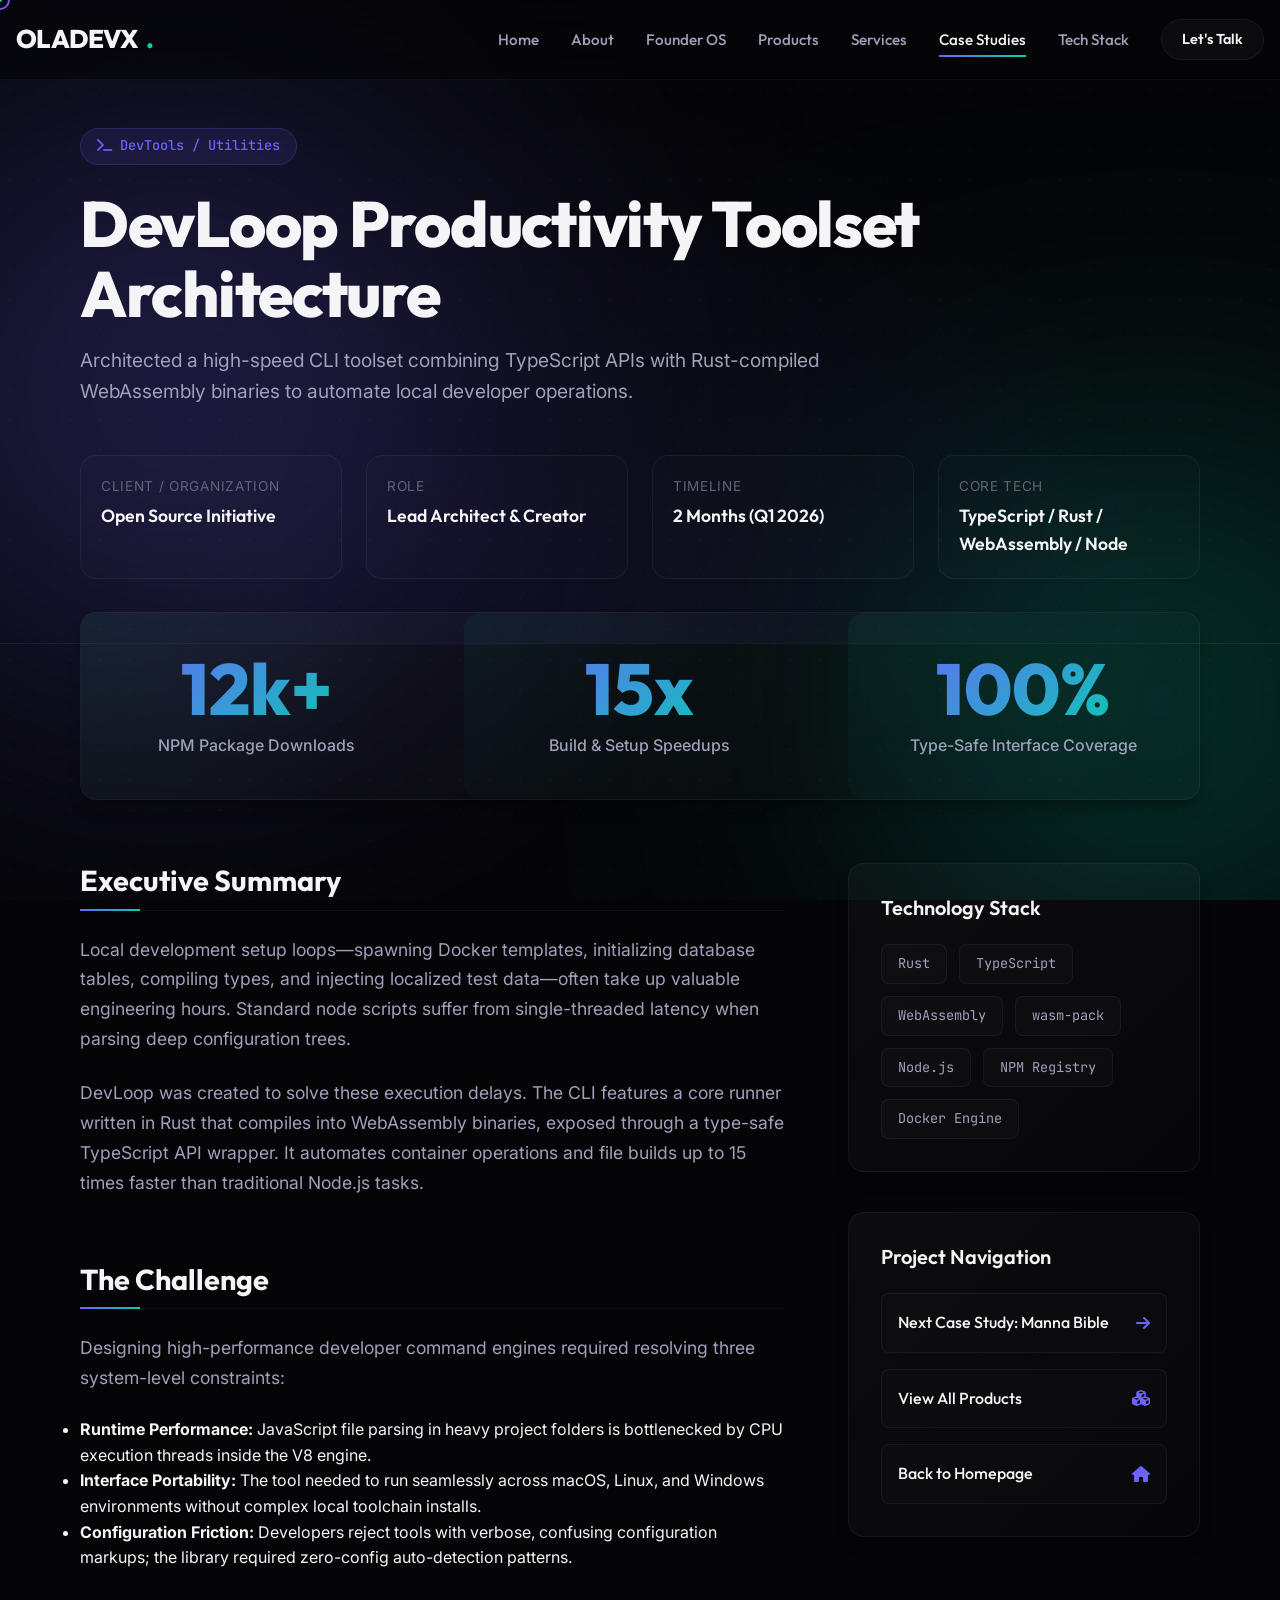
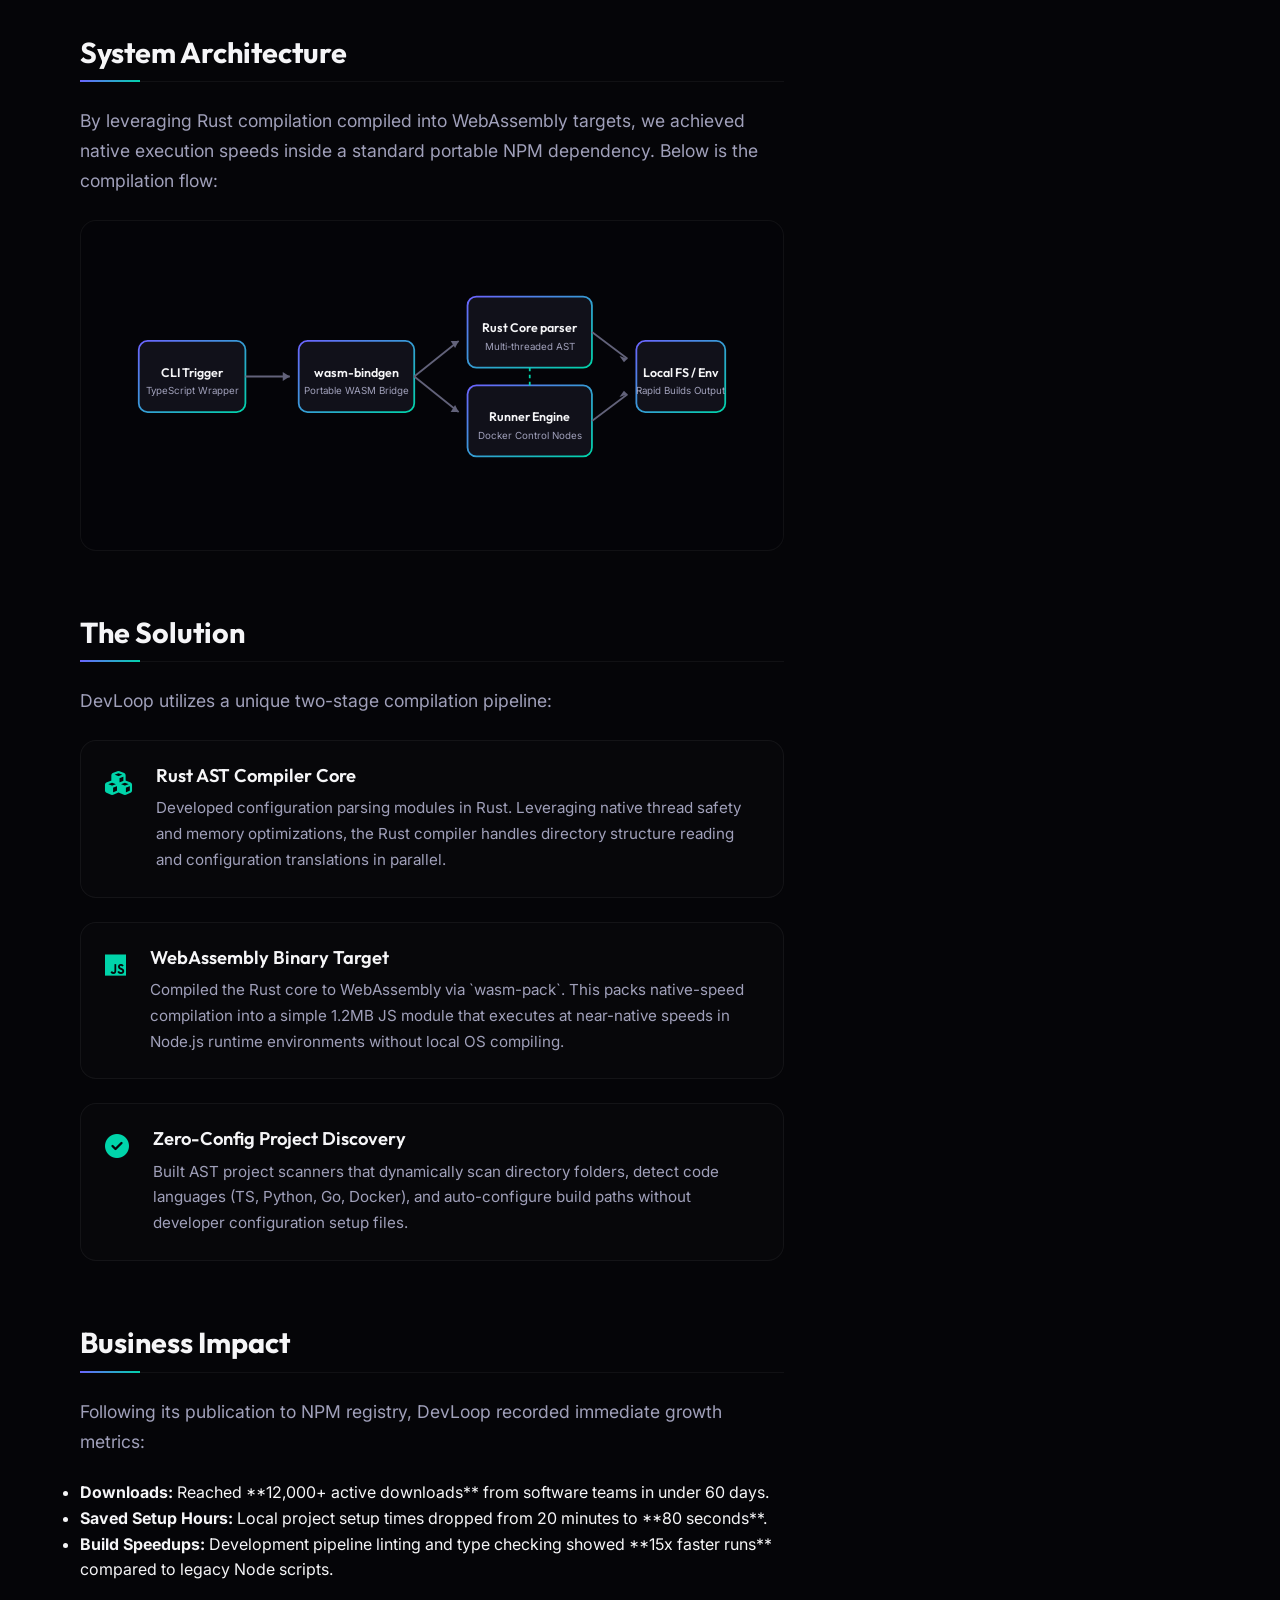
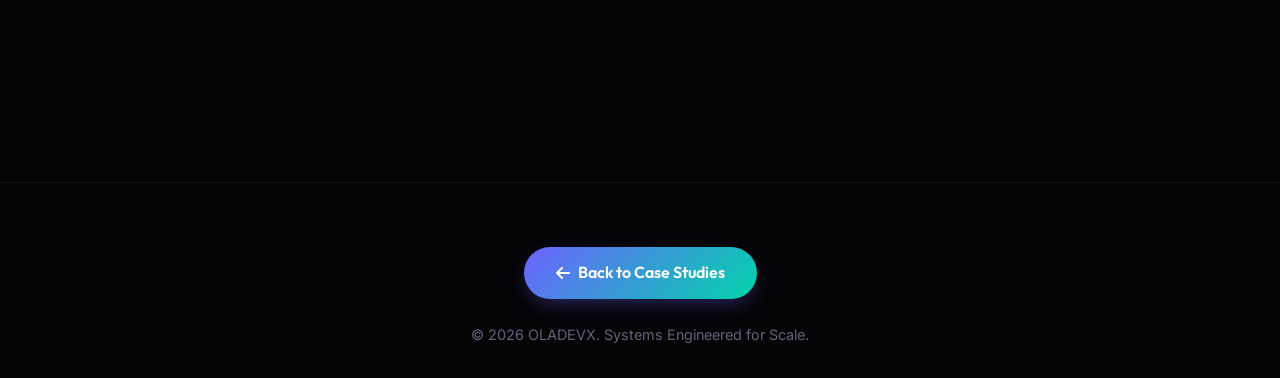
==== case-studies/devloop.html @ 77d65a7c "feat: upgrade project images, rename Manna Bible App, and add secure sandbox modal" ====
<!DOCTYPE html>
<html lang="en">
<head>
  <meta charset="UTF-8">
  <meta name="viewport" content="width=device-width, initial-scale=1.0">
  
  <title>Case Study: DevLoop | OLADEVX</title>
  <meta name="description" content="Detailed software architecture and systems engineering case study for DevLoop productivity CLI by OLADEVX.">
  
  <!-- Favicon -->
  <link rel="icon" type="image/svg+xml" href="data:image/svg+xml,%3Csvg xmlns='http://www.w3.org/2000/svg' viewBox='0 0 100 100'%3E%3Crect width='100' height='100' rx='20' fill='%230b0b11'/%3E%3Cpath d='M30 30h40v10H40v10h30v10H40v10h30v10H30z' fill='url(%23g)'/%3E%3Cdefs%3E%3ClinearGradient id='g' x1='0%25' y1='0%25' x2='100%25' y2='100%25'%3E%3Cstop offset='0%25' stop-color='%236c63ff'/%3E%3Cstop offset='100%25' stop-color='%2300d4aa'/%3E%3C/linearGradient%3E%3C/defs%3E%3C/svg%3E">
  
  <!-- Icons -->
  <link rel="stylesheet" href="https://cdnjs.cloudflare.com/ajax/libs/font-awesome/6.4.0/css/all.min.css">
  
  <!-- CSS Stylesheets -->
  <link rel="stylesheet" href="../css/index.css">
  <link rel="stylesheet" href="../css/sections.css">
  <link rel="stylesheet" href="../css/animations.css">
  <link rel="stylesheet" href="../css/case-study.css">
</head>
<body>

  <!-- Custom Cursor Trail (Desktop only) -->
  <div class="custom-cursor"></div>
  <div class="custom-cursor-dot"></div>

  <!-- Ambient Global Background Graphics -->
  <div class="bg-decorations">
    <div class="bg-dot-grid"></div>
    <div class="bg-orb bg-orb-primary animate-orb-1" style="top: 10%; left: -10%;"></div>
    <div class="bg-orb bg-orb-secondary animate-orb-2" style="top: 50%; right: -10%;"></div>
  </div>

  <!-- Header & Navigation -->
  <header class="header">
    <div class="container nav-container">
      <a href="../index.html#hero" class="logo">
        OLADEVX<span>.</span>
      </a>
      
      <button class="hamburger" aria-label="Toggle navigation menu">
        <span></span>
        <span></span>
        <span></span>
      </button>
      
      <nav>
        <ul class="nav-menu">
          <li><a href="../index.html#hero" class="nav-link">Home</a></li>
          <li><a href="../index.html#about" class="nav-link">About</a></li>
          <li><a href="../index.html#founder-os" class="nav-link">Founder OS</a></li>
          <li><a href="../index.html#products" class="nav-link">Products</a></li>
          <li><a href="../index.html#services" class="nav-link">Services</a></li>
          <li><a href="../index.html#case-studies" class="nav-link active">Case Studies</a></li>
          <li><a href="../index.html#tech" class="nav-link">Tech Stack</a></li>
          <li><a href="../index.html#contact" class="btn btn-secondary btn-sm">Let's Talk</a></li>
        </ul>
      </nav>
    </div>
  </header>

  <!-- Hero Banner -->
  <section class="cs-hero">
    <div class="container">
      <div class="cs-badge"><i class="fas fa-terminal"></i> DevTools / Utilities</div>
      <h1>DevLoop Productivity Toolset Architecture</h1>
      <p class="reveal-on-scroll delay-100" style="max-width: 800px; font-size: 1.2rem; color: var(--text-secondary);">
        Architected a high-speed CLI toolset combining TypeScript APIs with Rust-compiled WebAssembly binaries to automate local developer operations.
      </p>
      
      <div class="cs-meta-grid reveal-on-scroll delay-200">
        <div class="cs-meta-item">
          <span class="cs-meta-label">Client / Organization</span>
          <span class="cs-meta-value">Open Source Initiative</span>
        </div>
        <div class="cs-meta-item">
          <span class="cs-meta-label">Role</span>
          <span class="cs-meta-value">Lead Architect &amp; Creator</span>
        </div>
        <div class="cs-meta-item">
          <span class="cs-meta-label">Timeline</span>
          <span class="cs-meta-value">2 Months (Q1 2026)</span>
        </div>
        <div class="cs-meta-item">
          <span class="cs-meta-label">Core Tech</span>
          <span class="cs-meta-value">TypeScript / Rust / WebAssembly / Node</span>
        </div>
      </div>
    </div>
  </section>

  <!-- Metrics Bar -->
  <div class="container reveal-on-scroll delay-300">
    <div class="glass-panel cs-metrics-bar">
      <div class="cs-metric-card">
        <div class="cs-metric-num">12k+</div>
        <div class="cs-metric-lbl">NPM Package Downloads</div>
      </div>
      <div class="cs-metric-card">
        <div class="cs-metric-num">15x</div>
        <div class="cs-metric-lbl">Build &amp; Setup Speedups</div>
      </div>
      <div class="cs-metric-card">
        <div class="cs-metric-num">100%</div>
        <div class="cs-metric-lbl">Type-Safe Interface Coverage</div>
      </div>
    </div>
  </div>

  <!-- Content Layout -->
  <section class="section" style="padding-top: 0;">
    <div class="container">
      <div class="cs-layout">
        
        <!-- Main Content -->
        <main class="cs-main reveal-on-scroll">
          
          <div class="cs-section">
            <h2>Executive Summary</h2>
            <p>
              Local development setup loops—spawning Docker templates, initializing database tables, compiling types, and injecting localized test data—often take up valuable engineering hours. Standard node scripts suffer from single-threaded latency when parsing deep configuration trees.
            </p>
            <p>
              DevLoop was created to solve these execution delays. The CLI features a core runner written in Rust that compiles into WebAssembly binaries, exposed through a type-safe TypeScript API wrapper. It automates container operations and file builds up to 15 times faster than traditional Node.js tasks.
            </p>
          </div>

          <div class="cs-section">
            <h2>The Challenge</h2>
            <p>
              Designing high-performance developer command engines required resolving three system-level constraints:
            </p>
            <ul>
              <li><strong>Runtime Performance:</strong> JavaScript file parsing in heavy project folders is bottlenecked by CPU execution threads inside the V8 engine.</li>
              <li><strong>Interface Portability:</strong> The tool needed to run seamlessly across macOS, Linux, and Windows environments without complex local toolchain installs.</li>
              <li><strong>Configuration Friction:</strong> Developers reject tools with verbose, confusing configuration markups; the library required zero-config auto-detection patterns.</li>
            </ul>
          </div>

          <div class="cs-section">
            <h2>System Architecture</h2>
            <p>
              By leveraging Rust compilation compiled into WebAssembly targets, we achieved native execution speeds inside a standard portable NPM dependency. Below is the compilation flow:
            </p>
            
            <div class="cs-arch-diagram">
              <svg xmlns="http://www.w3.org/2000/svg" viewBox="0 0 700 280" width="100%">
                <defs>
                  <linearGradient id="primary-grad" x1="0%" y1="0%" x2="100%" y2="100%">
                    <stop offset="0%" stop-color="#6c63ff"/>
                    <stop offset="100%" stop-color="#00d4aa"/>
                  </linearGradient>
                </defs>
                
                <!-- Client/Tenant Node -->
                <rect x="20" y="90" width="120" height="80" rx="10" fill="#11111a" stroke="url(#primary-grad)" stroke-width="2"/>
                <text x="80" y="130" fill="#f5f5f7" font-family="Outfit" font-size="14" font-weight="600" text-anchor="middle">CLI Trigger</text>
                <text x="80" y="150" fill="#a0a0ba" font-family="Inter" font-size="11" text-anchor="middle">TypeScript Wrapper</text>
                
                <!-- Flow Arrow -->
                <path d="M 140 130 L 190 130" stroke="#62627a" stroke-width="2" fill="none"/>
                <polygon points="190,130 182,125 182,135" fill="#62627a"/>
                
                <!-- API Gateway / Edge Node -->
                <rect x="200" y="90" width="130" height="80" rx="10" fill="#11111a" stroke="url(#primary-grad)" stroke-width="2"/>
                <text x="265" y="130" fill="#f5f5f7" font-family="Outfit" font-size="14" font-weight="600" text-anchor="middle">wasm-bindgen</text>
                <text x="265" y="150" fill="#a0a0ba" font-family="Inter" font-size="11" text-anchor="middle">Portable WASM Bridge</text>
                
                <!-- Flow Arrows split -->
                <path d="M 330 130 L 380 90" stroke="#62627a" stroke-width="2" fill="none"/>
                <polygon points="380,90 371,90 376,98" fill="#62627a"/>
                
                <path d="M 330 130 L 380 170" stroke="#62627a" stroke-width="2" fill="none"/>
                <polygon points="380,170 376,162 371,170" fill="#62627a"/>
                
                <!-- Database Node -->
                <rect x="390" y="40" width="140" height="80" rx="10" fill="#11111a" stroke="url(#primary-grad)" stroke-width="2"/>
                <text x="460" y="80" fill="#f5f5f7" font-family="Outfit" font-size="14" font-weight="600" text-anchor="middle">Rust Core parser</text>
                <text x="460" y="100" fill="#a0a0ba" font-family="Inter" font-size="11" text-anchor="middle">Multi-threaded AST</text>
                
                <!-- Billing Engine / Service Node -->
                <rect x="390" y="140" width="140" height="80" rx="10" fill="#11111a" stroke="url(#primary-grad)" stroke-width="2"/>
                <text x="460" y="180" fill="#f5f5f7" font-family="Outfit" font-size="14" font-weight="600" text-anchor="middle">Runner Engine</text>
                <text x="460" y="200" fill="#a0a0ba" font-family="Inter" font-size="11" text-anchor="middle">Docker Control Nodes</text>
                
                <!-- Database flow connection -->
                <path d="M 460 120 L 460 140" stroke="#00d4aa" stroke-dasharray="4" stroke-width="2" fill="none"/>
                
                <!-- Final Flow Arrows -->
                <path d="M 530 80 L 570 110" stroke="#62627a" stroke-width="2" fill="none"/>
                <polygon points="570,110 561,107 566,114" fill="#62627a"/>
                
                <path d="M 530 180 L 570 150" stroke="#62627a" stroke-width="2" fill="none"/>
                <polygon points="570,150 566,146 561,153" fill="#62627a"/>
                
                <!-- Paystack Node -->
                <rect x="580" y="90" width="100" height="80" rx="10" fill="#11111a" stroke="url(#primary-grad)" stroke-width="2"/>
                <text x="630" y="130" fill="#f5f5f7" font-family="Outfit" font-size="14" font-weight="600" text-anchor="middle">Local FS / Env</text>
                <text x="630" y="150" fill="#a0a0ba" font-family="Inter" font-size="11" text-anchor="middle">Rapid Builds Output</text>
              </svg>
            </div>
          </div>

          <div class="cs-section">
            <h2>The Solution</h2>
            <p>
              DevLoop utilizes a unique two-stage compilation pipeline:
            </p>
            
            <div class="cs-feature-list">
              
              <div class="cs-feature-item">
                <div class="cs-feature-icon"><i class="fas fa-cubes"></i></div>
                <div class="cs-feature-content">
                  <h4>Rust AST Compiler Core</h4>
                  <p>Developed configuration parsing modules in Rust. Leveraging native thread safety and memory optimizations, the Rust compiler handles directory structure reading and configuration translations in parallel.</p>
                </div>
              </div>
              
              <div class="cs-feature-item">
                <div class="cs-feature-icon"><i class="fab fa-js"></i></div>
                <div class="cs-feature-content">
                  <h4>WebAssembly Binary Target</h4>
                  <p>Compiled the Rust core to WebAssembly via `wasm-pack`. This packs native-speed compilation into a simple 1.2MB JS module that executes at near-native speeds in Node.js runtime environments without local OS compiling.</p>
                </div>
              </div>
              
              <div class="cs-feature-item">
                <div class="cs-feature-icon"><i class="fas fa-circle-check"></i></div>
                <div class="cs-feature-content">
                  <h4>Zero-Config Project Discovery</h4>
                  <p>Built AST project scanners that dynamically scan directory folders, detect code languages (TS, Python, Go, Docker), and auto-configure build paths without developer configuration setup files.</p>
                </div>
              </div>
              
            </div>
          </div>

          <div class="cs-section">
            <h2>Business Impact</h2>
            <p>
              Following its publication to NPM registry, DevLoop recorded immediate growth metrics:
            </p>
            <ul>
              <li><strong>Downloads:</strong> Reached **12,000+ active downloads** from software teams in under 60 days.</li>
              <li><strong>Saved Setup Hours:</strong> Local project setup times dropped from 20 minutes to **80 seconds**.</li>
              <li><strong>Build Speedups:</strong> Development pipeline linting and type checking showed **15x faster runs** compared to legacy Node scripts.</li>
            </ul>
          </div>
          
        </main>
        
        <!-- Sidebar -->
        <aside class="cs-sidebar reveal-on-scroll delay-200">
          
          <!-- Tech stack widget -->
          <div class="glass-panel cs-widget">
            <h3 class="cs-widget-title">Technology Stack</h3>
            <div class="cs-tech-tags">
              <span class="cs-tech-tag">Rust</span>
              <span class="cs-tech-tag">TypeScript</span>
              <span class="cs-tech-tag">WebAssembly</span>
              <span class="cs-tech-tag">wasm-pack</span>
              <span class="cs-tech-tag">Node.js</span>
              <span class="cs-tech-tag">NPM Registry</span>
              <span class="cs-tech-tag">Docker Engine</span>
            </div>
          </div>
          
          <!-- Navigation widget -->
          <div class="glass-panel cs-widget">
            <h3 class="cs-widget-title">Project Navigation</h3>
            <div class="cs-nav-box">
              <a href="mannabible.html" class="cs-nav-link">
                <span>Next Case Study: Manna Bible</span>
                <i class="fas fa-arrow-right"></i>
              </a>
              <a href="../index.html#products" class="cs-nav-link">
                <span>View All Products</span>
                <i class="fas fa-cubes"></i>
              </a>
              <a href="../index.html#hero" class="cs-nav-link">
                <span>Back to Homepage</span>
                <i class="fas fa-home"></i>
              </a>
            </div>
          </div>
          
        </aside>
        
      </div>
    </div>
  </section>

  <!-- Footer Back Link -->
  <footer class="cs-back-footer">
    <div class="container">
      <a href="../index.html#case-studies" class="btn btn-primary">
        <i class="fas fa-arrow-left"></i> Back to Case Studies
      </a>
      <p style="margin-top: 1.5rem; font-size: 0.9rem; color: var(--text-muted);">
        &copy; 2026 OLADEVX. Systems Engineered for Scale.
      </p>
    </div>
  </footer>

  <!-- Scroll Back-to-Top Button -->
  <button class="scroll-top-btn" aria-label="Scroll back to top">
    <i class="fas fa-arrow-up"></i>
  </button>

  <!-- Scripts -->
  <script src="../js/animations.js"></script>
  <script src="../js/app.js"></script>
</body>
</html>
---- css/index.css ----
/* ==========================================================================
   OLADEVX DESIGN SYSTEM & CORE UTILITIES
   ========================================================================== */

/* Custom Font Imports */
@import url('https://fonts.googleapis.com/css2?family=Inter:wght@300;400;500;600;700&family=Outfit:wght@300;400;500;600;700;800&family=JetBrains+Mono:wght@400;500&display=swap');

:root {
  /* Colors */
  --bg-primary: #050508;
  --bg-secondary: #0b0b11;
  --bg-tertiary: #11111a;
  
  --accent-primary: #6c63ff;
  --accent-primary-rgb: 108, 99, 255;
  --accent-secondary: #00d4aa;
  --accent-secondary-rgb: 0, 212, 170;
  
  --accent-gradient: linear-gradient(135deg, var(--accent-primary) 0%, var(--accent-secondary) 100%);
  --accent-gradient-hover: linear-gradient(135deg, #7d75ff 0%, #17dfb7 100%);
  --glass-gradient: linear-gradient(135deg, rgba(255, 255, 255, 0.03) 0%, rgba(255, 255, 255, 0.01) 100%);
  
  --text-primary: #f5f5f7;
  --text-secondary: #a0a0ba;
  --text-muted: #62627a;
  
  /* Borders & Shadows */
  --border-color: rgba(255, 255, 255, 0.06);
  --border-glow: rgba(108, 99, 255, 0.15);
  --glass-border: 1px solid rgba(255, 255, 255, 0.05);
  --shadow-sm: 0 4px 6px -1px rgba(0, 0, 0, 0.1), 0 2px 4px -1px rgba(0, 0, 0, 0.06);
  --shadow-md: 0 10px 15px -3px rgba(0, 0, 0, 0.3), 0 4px 6px -2px rgba(0, 0, 0, 0.05);
  --shadow-lg: 0 20px 25px -5px rgba(0, 0, 0, 0.5), 0 10px 10px -5px rgba(0, 0, 0, 0.04);
  --glow-shadow: 0 0 30px rgba(108, 99, 255, 0.15);
  
  /* Layout & Spacing */
  --container-width: 1280px;
  --header-height: 80px;
  --radius-sm: 8px;
  --radius-md: 16px;
  --radius-lg: 24px;
  --radius-full: 9999px;
  
  /* Typography */
  --font-sans: 'Inter', -apple-system, BlinkMacSystemFont, "Segoe UI", Roboto, sans-serif;
  --font-display: 'Outfit', var(--font-sans);
  --font-mono: 'JetBrains Mono', monospace;
  
  /* Transitions */
  --transition-fast: 0.2s cubic-bezier(0.25, 0.8, 0.25, 1);
  --transition-normal: 0.3s cubic-bezier(0.25, 0.8, 0.25, 1);
  --transition-slow: 0.5s cubic-bezier(0.25, 0.8, 0.25, 1);
}

/* ==========================================================================
   Resets & Base Styles
   ========================================================================== */
*, *::before, *::after {
  box-sizing: border-box;
  margin: 0;
  padding: 0;
}

html {
  font-size: 16px;
  scroll-behavior: smooth;
  scroll-padding-top: var(--header-height);
  -webkit-font-smoothing: antialiased;
  -moz-osx-font-smoothing: grayscale;
}

body {
  background-color: var(--bg-primary);
  color: var(--text-primary);
  font-family: var(--font-sans);
  line-height: 1.6;
  overflow-x: hidden;
}

/* Custom Scrollbar */
::-webkit-scrollbar {
  width: 10px;
}

::-webkit-scrollbar-track {
  background: var(--bg-primary);
}

::-webkit-scrollbar-thumb {
  background: var(--bg-tertiary);
  border: 2px solid var(--bg-primary);
  border-radius: var(--radius-full);
}

::-webkit-scrollbar-thumb:hover {
  background: var(--accent-primary);
}

/* ==========================================================================
   Typography Rules
   ========================================================================== */
h1, h2, h3, h4, h5, h6 {
  font-family: var(--font-display);
  font-weight: 700;
  line-height: 1.2;
  color: var(--text-primary);
}

h1 { font-size: clamp(2.5rem, 5vw, 4.5rem); }
h2 { font-size: clamp(2rem, 4vw, 3rem); font-weight: 800; }
h3 { font-size: clamp(1.5rem, 3vw, 2rem); }
h4 { font-size: clamp(1.25rem, 2vw, 1.5rem); }

p {
  color: var(--text-secondary);
  font-size: 1.1rem;
}

a {
  color: inherit;
  text-decoration: none;
  transition: var(--transition-fast);
}

/* ==========================================================================
   Reusable UI Elements & Layout Utilities
   ========================================================================== */
.container {
  width: 90%;
  max-width: var(--container-width);
  margin: 0 auto;
  padding: 0 1rem;
}

.section {
  padding: clamp(4rem, 8vw, 8rem) 0;
  position: relative;
}

.text-gradient {
  background: var(--accent-gradient);
  -webkit-background-clip: text;
  -webkit-text-fill-color: transparent;
  background-clip: text;
  display: inline-block;
}

/* Glassmorphism panel */
.glass-panel {
  background: var(--glass-gradient);
  backdrop-filter: blur(20px);
  -webkit-backdrop-filter: blur(20px);
  border: var(--glass-border);
  border-radius: var(--radius-md);
  box-shadow: var(--shadow-md);
}

/* Custom Buttons */
.btn {
  display: inline-flex;
  align-items: center;
  justify-content: center;
  padding: 0.85rem 2rem;
  font-family: var(--font-display);
  font-size: 1rem;
  font-weight: 600;
  border-radius: var(--radius-full);
  cursor: pointer;
  transition: var(--transition-normal);
  border: none;
  outline: none;
  gap: 0.5rem;
}

.btn-primary {
  background: var(--accent-gradient);
  color: #fff;
  box-shadow: 0 8px 20px -6px rgba(108, 99, 255, 0.4);
}

.btn-primary:hover {
  transform: translateY(-2px);
  box-shadow: 0 12px 24px -4px rgba(108, 99, 255, 0.6);
  background: var(--accent-gradient-hover);
}

.btn-secondary {
  background: rgba(255, 255, 255, 0.03);
  color: var(--text-primary);
  border: var(--glass-border);
}

.btn-secondary:hover {
  background: rgba(255, 255, 255, 0.08);
  border-color: rgba(255, 255, 255, 0.2);
  transform: translateY(-2px);
}

.btn-sm {
  padding: 0.5rem 1.25rem;
  font-size: 0.9rem;
}

/* Badge/Tag */
.badge {
  display: inline-flex;
  padding: 0.35rem 1rem;
  border-radius: var(--radius-full);
  background: rgba(108, 99, 255, 0.1);
  color: var(--accent-primary);
  border: 1px solid rgba(108, 99, 255, 0.2);
  font-family: var(--font-mono);
  font-size: 0.85rem;
  font-weight: 500;
  text-transform: uppercase;
  letter-spacing: 0.05em;
  width: max-content;
}

.badge-green {
  background: rgba(0, 212, 170, 0.1);
  color: var(--accent-secondary);
  border-color: rgba(0, 212, 170, 0.2);
}

/* Section Header standard */
.section-header {
  text-align: center;
  max-width: 700px;
  margin: 0 auto clamp(2.5rem, 5vw, 4.5rem);
}

.section-header .badge {
  margin-bottom: 1rem;
}

.section-header h2 {
  margin-bottom: 1rem;
}

.section-header p {
  font-size: 1.2rem;
}

/* Form Inputs */
.form-group {
  margin-bottom: 1.5rem;
  display: flex;
  flex-direction: column;
  gap: 0.5rem;
}

.form-label {
  font-family: var(--font-display);
  font-size: 0.95rem;
  font-weight: 500;
  color: var(--text-primary);
}

.form-input, .form-textarea {
  background: rgba(255, 255, 255, 0.02);
  border: var(--glass-border);
  border-radius: var(--radius-md);
  padding: 1rem;
  color: var(--text-primary);
  font-family: var(--font-sans);
  font-size: 1rem;
  transition: var(--transition-normal);
  width: 100%;
}

.form-input:focus, .form-textarea:focus {
  outline: none;
  background: rgba(255, 255, 255, 0.05);
  border-color: var(--accent-primary);
  box-shadow: 0 0 15px rgba(108, 99, 255, 0.15);
}

/* Background Grids & Orbs */
.bg-decorations {
  position: absolute;
  top: 0;
  left: 0;
  width: 100%;
  height: 100%;
  overflow: hidden;
  z-index: 0;
  pointer-events: none;
}

.bg-dot-grid {
  position: absolute;
  top: 0;
  left: 0;
  width: 100%;
  height: 100%;
  background-image: 
    radial-gradient(rgba(108, 99, 255, 0.06) 1px, transparent 1px),
    linear-gradient(rgba(255, 255, 255, 0.003) 1px, transparent 1px),
    linear-gradient(90deg, rgba(255, 255, 255, 0.003) 1px, transparent 1px);
  background-size: 30px 30px, 90px 90px, 90px 90px;
  background-position: center;
  z-index: 1;
}

.bg-orb {
  position: absolute;
  border-radius: 50%;
  filter: blur(140px);
  opacity: 0.25;
  z-index: 2;
  mix-blend-mode: screen;
}

.bg-orb-primary {
  background: var(--accent-primary);
  width: min(600px, 80vw);
  height: min(600px, 80vw);
}

.bg-orb-secondary {
  background: var(--accent-secondary);
  width: min(500px, 70vw);
  height: min(500px, 70vw);
}

/* Grid helper */
.grid-2 {
  display: grid;
  grid-template-columns: 1fr;
  gap: 2rem;
}

.grid-3 {
  display: grid;
  grid-template-columns: 1fr;
  gap: 2rem;
}

@media (min-width: 768px) {
  .grid-2 {
    grid-template-columns: repeat(2, 1fr);
  }
  .grid-3 {
    grid-template-columns: repeat(2, 1fr);
  }
}

@media (min-width: 1024px) {
  .grid-3 {
    grid-template-columns: repeat(3, 1fr);
  }
}
---- css/sections.css ----
/* ==========================================================================
   OLADEVX SECTION-SPECIFIC STYLES
   ========================================================================== */

/* ==========================================================================
   1. Navigation & Header
   ========================================================================== */
.header {
  position: fixed;
  top: 0;
  left: 0;
  width: 100%;
  height: var(--header-height);
  z-index: 1000;
  display: flex;
  align-items: center;
  border-bottom: 1px solid rgba(255, 255, 255, 0.04);
  background: rgba(5, 5, 8, 0.65);
  backdrop-filter: blur(20px);
  -webkit-backdrop-filter: blur(20px);
  transition: var(--transition-normal);
}

.header.scrolled {
  background: rgba(5, 5, 8, 0.85);
  height: 70px;
  box-shadow: var(--shadow-md);
}

.nav-container {
  display: flex;
  justify-content: space-between;
  align-items: center;
  width: 100%;
}

.logo {
  font-family: var(--font-display);
  font-weight: 800;
  font-size: 1.6rem;
  letter-spacing: -0.02em;
  display: flex;
  align-items: center;
  gap: 0.5rem;
}

.logo span {
  color: var(--accent-secondary);
}

.nav-menu {
  display: flex;
  list-style: none;
  gap: 2rem;
  align-items: center;
}

.nav-link {
  font-family: var(--font-display);
  font-size: 0.95rem;
  font-weight: 500;
  color: var(--text-secondary);
  position: relative;
  padding: 0.5rem 0;
}

.nav-link:hover, .nav-link.active {
  color: var(--text-primary);
}

.nav-link::after {
  content: '';
  position: absolute;
  bottom: 0;
  left: 0;
  width: 0;
  height: 2px;
  background: var(--accent-gradient);
  transition: var(--transition-normal);
}

.nav-link:hover::after, .nav-link.active::after {
  width: 100%;
}

/* Mobile Hamburger Menu */
.hamburger {
  display: none;
  cursor: pointer;
  background: none;
  border: none;
  z-index: 1001;
  padding: 0.5rem;
}

.hamburger span {
  display: block;
  width: 25px;
  height: 2px;
  background-color: var(--text-primary);
  margin: 5px 0;
  transition: var(--transition-normal);
}

@media (max-width: 992px) {
  .hamburger {
    display: block;
  }
  
  .nav-menu {
    position: fixed;
    top: 0;
    right: -100%;
    width: 300px;
    height: 100vh;
    background: var(--bg-secondary);
    border-left: var(--glass-border);
    flex-direction: column;
    justify-content: center;
    align-items: flex-start;
    padding: 3rem;
    gap: 2.5rem;
    transition: var(--transition-slow);
    z-index: 1000;
    box-shadow: var(--shadow-lg);
  }
  
  .nav-menu.open {
    right: 0;
  }
  
  .hamburger.active span:nth-child(1) {
    transform: rotate(45deg) translate(5px, 5px);
  }
  
  .hamburger.active span:nth-child(2) {
    opacity: 0;
  }
  
  .hamburger.active span:nth-child(3) {
    transform: rotate(-45deg) translate(7px, -7px);
  }
}

/* ==========================================================================
   2. Hero Section
   ========================================================================== */
.hero {
  min-height: 100vh;
  display: flex;
  align-items: center;
  justify-content: center;
  padding-top: calc(var(--header-height) + 2rem);
  overflow: hidden;
}

.hero-content {
  text-align: center;
  max-width: 900px;
  position: relative;
  z-index: 10;
}

.hero-tags {
  display: flex;
  justify-content: center;
  gap: 1.5rem;
  margin-bottom: 2rem;
  flex-wrap: wrap;
}

.hero-tag {
  font-family: var(--font-mono);
  font-size: 0.9rem;
  color: var(--text-muted);
  display: flex;
  align-items: center;
  gap: 0.5rem;
}

.hero-tag::before {
  content: '⚡';
  color: var(--accent-secondary);
}

.hero h1 {
  margin-bottom: 1.5rem;
  letter-spacing: -0.03em;
  font-weight: 800;
}

.hero p {
  font-size: clamp(1.1rem, 2vw, 1.4rem);
  max-width: 800px;
  margin: 0 auto 3rem;
  line-height: 1.6;
}

.hero-ctas {
  display: flex;
  justify-content: center;
  gap: 1.5rem;
  flex-wrap: wrap;
}

/* ==========================================================================
   3. Founder Snapshot (About)
   ========================================================================== */
.snapshot-grid {
  align-items: center;
  gap: 4rem;
}

.snapshot-visual {
  position: relative;
  display: flex;
  justify-content: center;
}

.snapshot-img-container {
  width: 100%;
  max-width: 400px;
  aspect-ratio: 1;
  border-radius: var(--radius-lg);
  overflow: hidden;
  border: var(--glass-border);
  box-shadow: var(--shadow-lg);
  position: relative;
}

.snapshot-img {
  width: 100%;
  height: 100%;
  object-fit: cover;
  transition: var(--transition-slow);
}

.snapshot-img-container:hover .snapshot-img {
  transform: scale(1.05);
}

.snapshot-img-decor {
  position: absolute;
  width: 100%;
  height: 100%;
  border: 2px solid var(--accent-primary);
  border-radius: var(--radius-lg);
  top: 15px;
  left: 15px;
  z-index: -1;
  opacity: 0.5;
  transition: var(--transition-normal);
}

.snapshot-img-container:hover ~ .snapshot-img-decor {
  top: 25px;
  left: 25px;
  opacity: 0.8;
  border-color: var(--accent-secondary);
}

.snapshot-bio {
  display: flex;
  flex-direction: column;
  gap: 1.5rem;
}

.snapshot-stats {
  display: grid;
  grid-template-columns: repeat(2, 1fr);
  gap: 1.5rem;
  margin-top: 1.5rem;
}

.stat-card {
  padding: 1.5rem;
  text-align: left;
}

.stat-number {
  font-size: 2.5rem;
  font-weight: 800;
  font-family: var(--font-display);
  background: var(--accent-gradient);
  -webkit-background-clip: text;
  -webkit-text-fill-color: transparent;
}

.stat-label {
  font-size: 0.95rem;
  color: var(--text-secondary);
}

.philosophy-card {
  margin-top: 2rem;
  padding: 2rem;
  border-left: 4px solid var(--accent-secondary);
}

.philosophy-card blockquote {
  font-family: var(--font-display);
  font-size: 1.25rem;
  font-style: italic;
  font-weight: 500;
  color: var(--text-primary);
  margin-bottom: 0.5rem;
}

/* ==========================================================================
   4. Founder OS (Timeline/Ventures map)
   ========================================================================== */
.os-container {
  display: grid;
  grid-template-columns: 1fr;
  gap: 3rem;
  margin-top: 2rem;
}

@media (min-width: 992px) {
  .os-container {
    grid-template-columns: 1.2fr 0.8fr;
  }
}

.os-ventures-grid {
  display: grid;
  grid-template-columns: 1fr;
  gap: 1.5rem;
}

@media (min-width: 600px) {
  .os-ventures-grid {
    grid-template-columns: repeat(2, 1fr);
  }
}

.os-header-block {
  margin-bottom: 2rem;
}

.os-header-block h3 {
  display: flex;
  align-items: center;
  gap: 0.75rem;
  font-size: 1.5rem;
  margin-bottom: 0.5rem;
}

.os-card, .service-card, .tech-card, .blog-card, .product-card {
  position: relative;
  overflow: hidden;
}

.os-card::before, .service-card::before, .tech-card::before, .blog-card::before, .product-card::before {
  content: '';
  position: absolute;
  top: 0;
  left: 0;
  width: 100%;
  height: 100%;
  background: radial-gradient(800px circle at var(--x, 0px) var(--y, 0px), rgba(108, 99, 255, 0.08), transparent 40%);
  z-index: 1;
  pointer-events: none;
  opacity: 0;
  transition: opacity 0.4s;
}

.os-card:hover::before, .service-card:hover::before, .tech-card:hover::before, .blog-card:hover::before, .product-card:hover::before {
  opacity: 1;
}

.os-card {
  padding: 2rem;
  transition: var(--transition-normal);
}

.os-card:hover {
  transform: translateY(-5px);
  border-color: rgba(108, 99, 255, 0.2);
  box-shadow: 0 10px 30px -10px rgba(108, 99, 255, 0.15);
}

.os-status-indicator {
  position: absolute;
  top: 1.5rem;
  right: 1.5rem;
  width: 8px;
  height: 8px;
  border-radius: 50%;
}

.indicator-current {
  background-color: var(--accent-secondary);
}

.indicator-future {
  background-color: #fbbf24; /* Amber */
}

.os-card-title {
  font-size: 1.35rem;
  font-weight: 700;
  margin-bottom: 0.5rem;
  display: flex;
  align-items: center;
  gap: 0.5rem;
}

.os-card-title span {
  font-size: 0.9rem;
  font-weight: 500;
  padding: 0.15rem 0.5rem;
  border-radius: var(--radius-sm);
  font-family: var(--font-mono);
}

.os-tag-current {
  background: rgba(0, 212, 170, 0.1);
  color: var(--accent-secondary);
}

.os-tag-future {
  background: rgba(251, 191, 36, 0.1);
  color: #fbbf24;
}

.os-card-desc {
  font-size: 0.95rem;
  color: var(--text-secondary);
  margin-bottom: 1.5rem;
}

.os-card-footer {
  display: flex;
  justify-content: space-between;
  align-items: center;
  border-top: 1px solid rgba(255, 255, 255, 0.03);
  padding-top: 1rem;
}

.os-card-role {
  font-family: var(--font-mono);
  font-size: 0.8rem;
  color: var(--text-muted);
}

.os-card-link {
  font-size: 0.9rem;
  font-weight: 600;
  color: var(--accent-primary);
  display: flex;
  align-items: center;
  gap: 0.25rem;
}

.os-card-link:hover {
  color: var(--accent-secondary);
}

/* Founder OS Sidebar map */
.os-sidebar {
  padding: 2rem;
  display: flex;
  flex-direction: column;
  gap: 2rem;
}

.os-sidebar-title {
  font-size: 1.3rem;
  margin-bottom: 1rem;
}

.os-map-list {
  display: flex;
  flex-direction: column;
  gap: 1.25rem;
  position: relative;
}

.os-map-list::before {
  content: '';
  position: absolute;
  left: 9px;
  top: 10px;
  bottom: 10px;
  width: 2px;
  background: rgba(255, 255, 255, 0.05);
}

.os-map-item {
  display: flex;
  gap: 1.25rem;
  position: relative;
}

.os-map-dot {
  width: 20px;
  height: 20px;
  border-radius: 50%;
  background: var(--bg-tertiary);
  border: 4px solid var(--bg-secondary);
  z-index: 2;
  flex-shrink: 0;
  display: flex;
  align-items: center;
  justify-content: center;
}

.os-map-dot.active {
  border-color: var(--accent-primary);
  background: var(--accent-secondary);
}

.os-map-content {
  display: flex;
  flex-direction: column;
}

.os-map-name {
  font-family: var(--font-display);
  font-weight: 600;
  font-size: 1.05rem;
  color: var(--text-primary);
}

.os-map-status {
  font-size: 0.85rem;
  color: var(--text-muted);
}

/* ==========================================================================
   5. Featured Products / Ecosystem
   ========================================================================== */
.ecosystem-container {
  position: relative;
}

.product-filters {
  display: flex;
  justify-content: center;
  align-items: center;
  gap: 1rem;
  margin-bottom: 3rem;
  flex-wrap: wrap;
}

.filter-btn {
  padding: 0.6rem 1.5rem;
  font-family: var(--font-display);
  font-size: 0.95rem;
  font-weight: 500;
  color: var(--text-secondary);
  background: rgba(255, 255, 255, 0.02);
  border: var(--glass-border);
  border-radius: var(--radius-full);
  cursor: pointer;
  transition: var(--transition-normal);
  outline: none;
}

.filter-btn:hover {
  background: rgba(255, 255, 255, 0.06);
  color: var(--text-primary);
  border-color: rgba(255, 255, 255, 0.15);
}

.filter-btn.active {
  background: var(--accent-gradient);
  color: #fff;
  border-color: transparent;
  box-shadow: 0 4px 15px -4px rgba(108, 99, 255, 0.4);
}

.product-card.hidden {
  display: none !important;
}

.product-carousel {
  display: grid;
  grid-template-columns: 1fr;
  gap: 2rem;
}

@media (min-width: 768px) {
  .product-carousel {
    grid-template-columns: repeat(2, 1fr);
  }
}

@media (min-width: 1200px) {
  .product-carousel {
    grid-template-columns: repeat(3, 1fr);
  }
}

.product-card {
  overflow: hidden;
  transition: var(--transition-normal);
  display: flex;
  flex-direction: column;
  height: 100%;
}

.product-card:hover {
  transform: translateY(-8px);
  border-color: rgba(0, 212, 170, 0.2);
  box-shadow: 0 15px 35px -10px rgba(0, 212, 170, 0.15);
}

.product-media {
  width: 100%;
  aspect-ratio: 16/9;
  background: var(--bg-tertiary);
  position: relative;
  overflow: hidden;
  border-bottom: var(--glass-border);
}

.product-img {
  width: 100%;
  height: 100%;
  object-fit: cover;
  transition: var(--transition-slow);
}

.product-card:hover .product-img {
  transform: scale(1.05);
}

.product-media-overlay {
  position: absolute;
  top: 0;
  left: 0;
  width: 100%;
  height: 100%;
  background: rgba(5, 5, 8, 0.4);
  opacity: 0;
  display: flex;
  align-items: center;
  justify-content: center;
  transition: var(--transition-normal);
}

.product-card:hover .product-media-overlay {
  opacity: 1;
}

.product-body {
  padding: 2rem;
  display: flex;
  flex-direction: column;
  flex-grow: 1;
}

.product-title {
  font-size: 1.4rem;
  margin-bottom: 0.5rem;
}

.product-desc {
  font-size: 0.95rem;
  color: var(--text-secondary);
  margin-bottom: 1.5rem;
  flex-grow: 1;
}

.product-tags {
  display: flex;
  gap: 0.5rem;
  flex-wrap: wrap;
  margin-bottom: 1.5rem;
}

.product-tag {
  font-family: var(--font-mono);
  font-size: 0.75rem;
  padding: 0.2rem 0.6rem;
  border-radius: var(--radius-sm);
  background: rgba(255, 255, 255, 0.03);
  border: var(--glass-border);
  color: var(--text-secondary);
}

.product-footer {
  display: flex;
  justify-content: space-between;
  align-items: center;
  border-top: 1px solid rgba(255, 255, 255, 0.03);
  padding-top: 1rem;
}

/* ==========================================================================
   6. Services
   ========================================================================== */
.service-card {
  padding: 2.5rem;
  transition: var(--transition-normal);
  height: 100%;
  display: flex;
  flex-direction: column;
}

.service-card:hover {
  transform: translateY(-5px);
  border-color: rgba(108, 99, 255, 0.2);
  box-shadow: 0 10px 30px -10px rgba(108, 99, 255, 0.15);
}

.service-icon-box {
  width: 60px;
  height: 60px;
  border-radius: var(--radius-md);
  background: rgba(108, 99, 255, 0.05);
  border: 1px solid rgba(108, 99, 255, 0.15);
  display: flex;
  align-items: center;
  justify-content: center;
  margin-bottom: 1.5rem;
  color: var(--accent-primary);
  font-size: 1.8rem;
  transition: var(--transition-normal);
}

.service-card:hover .service-icon-box {
  background: var(--accent-gradient);
  color: #fff;
  border-color: transparent;
  transform: scale(1.05);
  box-shadow: 0 8px 15px -4px rgba(108, 99, 255, 0.4);
}

.service-title {
  font-size: 1.35rem;
  margin-bottom: 0.75rem;
}

.service-desc {
  font-size: 0.95rem;
  color: var(--text-secondary);
}

/* ==========================================================================
   7. Case Studies
   ========================================================================== */
.case-studies-container {
  display: flex;
  flex-direction: column;
  gap: 1.5rem;
  max-width: 900px;
  margin: 0 auto;
}

.case-accordion {
  border: var(--glass-border);
  border-radius: var(--radius-md);
  background: var(--glass-gradient);
  overflow: hidden;
  transition: var(--transition-normal);
}

.case-header {
  padding: 2rem;
  display: flex;
  justify-content: space-between;
  align-items: center;
  cursor: pointer;
  background: none;
  border: none;
  width: 100%;
  text-align: left;
  gap: 1rem;
}

.case-header-left {
  display: flex;
  flex-direction: column;
  gap: 0.5rem;
}

.case-title {
  font-size: 1.35rem;
  font-weight: 700;
  color: var(--text-primary);
}

.case-meta {
  display: flex;
  gap: 1.5rem;
  align-items: center;
}

.case-meta-item {
  font-family: var(--font-mono);
  font-size: 0.8rem;
  color: var(--text-muted);
}

.case-header-icon {
  width: 40px;
  height: 40px;
  border-radius: 50%;
  border: var(--glass-border);
  display: flex;
  align-items: center;
  justify-content: center;
  background: rgba(255, 255, 255, 0.02);
  color: var(--text-secondary);
  transition: var(--transition-normal);
  flex-shrink: 0;
}

.case-accordion:hover {
  border-color: rgba(255, 255, 255, 0.15);
}

.case-accordion.active {
  border-color: rgba(108, 99, 255, 0.3);
  box-shadow: 0 10px 30px -10px rgba(108, 99, 255, 0.1);
}

.case-accordion.active .case-header-icon {
  transform: rotate(45deg);
  background: var(--accent-gradient);
  color: #fff;
  border-color: transparent;
}

.case-body {
  max-height: 0;
  overflow: hidden;
  transition: max-height 0.4s ease-out;
}

.case-content {
  padding: 0 2rem 2.5rem;
  border-top: 1px solid rgba(255, 255, 255, 0.03);
  margin-top: 0;
  padding-top: 2rem;
  display: grid;
  grid-template-columns: 1fr;
  gap: 2rem;
}

@media (min-width: 768px) {
  .case-content {
    grid-template-columns: 1.8fr 1.2fr;
  }
}

.case-details {
  display: flex;
  flex-direction: column;
  gap: 1.5rem;
}

.case-block-title {
  font-family: var(--font-display);
  font-weight: 600;
  font-size: 1.1rem;
  margin-bottom: 0.5rem;
  color: var(--text-primary);
  display: flex;
  align-items: center;
  gap: 0.5rem;
}

.case-block-title::before {
  content: '';
  display: inline-block;
  width: 4px;
  height: 14px;
  background: var(--accent-gradient);
  border-radius: var(--radius-sm);
}

.case-block p {
  font-size: 0.95rem;
}

.case-sidebar-block {
  padding: 1.5rem;
  display: flex;
  flex-direction: column;
  gap: 1.25rem;
}

.case-metric {
  font-size: 2.2rem;
  font-weight: 800;
  font-family: var(--font-display);
  color: var(--accent-secondary);
}

.case-metric-label {
  font-size: 0.9rem;
  color: var(--text-secondary);
}

/* ==========================================================================
   8. Tech Stack
   ========================================================================== */
.tech-container {
  display: flex;
  flex-direction: column;
  gap: 3rem;
}

.tech-group {
  display: flex;
  flex-direction: column;
  gap: 1.5rem;
}

.tech-group-title {
  font-size: 1.25rem;
  font-weight: 600;
  border-bottom: 1px solid rgba(255, 255, 255, 0.05);
  padding-bottom: 0.5rem;
  color: var(--text-secondary);
}

.tech-grid {
  display: grid;
  grid-template-columns: repeat(2, 1fr);
  gap: 1.25rem;
}

@media (min-width: 480px) {
  .tech-grid {
    grid-template-columns: repeat(3, 1fr);
  }
}

@media (min-width: 768px) {
  .tech-grid {
    grid-template-columns: repeat(4, 1fr);
  }
}

@media (min-width: 1024px) {
  .tech-grid {
    grid-template-columns: repeat(6, 1fr);
  }
}

.tech-card {
  padding: 1.5rem 1rem;
  text-align: center;
  transition: var(--transition-normal);
  display: flex;
  flex-direction: column;
  align-items: center;
  gap: 0.75rem;
}

.tech-card:hover {
  transform: translateY(-5px);
  border-color: rgba(108, 99, 255, 0.2);
  background: rgba(255, 255, 255, 0.03);
}

.tech-icon {
  width: 40px;
  height: 40px;
  display: flex;
  align-items: center;
  justify-content: center;
  background: rgba(255, 255, 255, 0.02);
  border-radius: var(--radius-sm);
  color: var(--text-secondary);
  font-size: 1.5rem;
  transition: var(--transition-normal);
}

.tech-card:hover .tech-icon {
  color: var(--accent-primary);
  background: rgba(108, 99, 255, 0.05);
  transform: scale(1.05);
}

.tech-name {
  font-size: 0.95rem;
  font-weight: 500;
}

/* ==========================================================================
   9. Thought Leadership (Blog)
   ========================================================================== */
.blog-card {
  overflow: hidden;
  transition: var(--transition-normal);
  display: flex;
  flex-direction: column;
  height: 100%;
}

.blog-card:hover {
  transform: translateY(-8px);
  border-color: rgba(255, 255, 255, 0.15);
  box-shadow: var(--shadow-lg);
}

.blog-img-box {
  width: 100%;
  aspect-ratio: 16/10;
  background: var(--bg-tertiary);
  overflow: hidden;
  border-bottom: var(--glass-border);
}

.blog-img {
  width: 100%;
  height: 100%;
  object-fit: cover;
  transition: var(--transition-slow);
}

.blog-card:hover .blog-img {
  transform: scale(1.05);
}

.blog-body {
  padding: 1.75rem;
  display: flex;
  flex-direction: column;
  flex-grow: 1;
}

.blog-meta {
  display: flex;
  justify-content: space-between;
  font-size: 0.8rem;
  color: var(--text-muted);
  margin-bottom: 0.75rem;
  font-family: var(--font-mono);
}

.blog-title {
  font-size: 1.25rem;
  margin-bottom: 0.75rem;
  line-height: 1.35;
}

.blog-desc {
  font-size: 0.95rem;
  color: var(--text-secondary);
  margin-bottom: 1.5rem;
  flex-grow: 1;
}

.blog-footer {
  display: flex;
  align-items: center;
  gap: 0.5rem;
  font-size: 0.9rem;
  font-weight: 600;
  color: var(--accent-primary);
  border-top: 1px solid rgba(255, 255, 255, 0.03);
  padding-top: 1rem;
}

/* ==========================================================================
   10. Testimonials
   ========================================================================== */
.testimonials-slider {
  max-width: 800px;
  margin: 0 auto;
  position: relative;
}

.testimonial-track {
  display: flex;
  overflow: hidden;
  position: relative;
  min-height: 320px;
}

.testimonial-slide {
  width: 100%;
  flex-shrink: 0;
  display: none;
  animation: fadeEffect 0.5s ease-in-out;
  padding: 2.5rem;
  text-align: center;
}

.testimonial-slide.active {
  display: flex;
  flex-direction: column;
  align-items: center;
  justify-content: center;
}

@keyframes fadeEffect {
  from { opacity: 0; transform: scale(0.98); }
  to { opacity: 1; transform: scale(1); }
}

.testimonial-quote {
  font-size: clamp(1.1rem, 2vw, 1.4rem);
  font-style: italic;
  color: var(--text-primary);
  margin-bottom: 2rem;
  line-height: 1.6;
  position: relative;
}

.testimonial-quote::before, .testimonial-quote::after {
  font-family: Georgia, serif;
  font-size: 3rem;
  color: var(--accent-primary);
  opacity: 0.15;
  position: absolute;
}

.testimonial-quote::before {
  content: '“';
  left: -20px;
  top: -20px;
}

.testimonial-quote::after {
  content: '”';
  right: -20px;
  bottom: -40px;
}

.testimonial-author {
  display: flex;
  flex-direction: column;
  align-items: center;
  gap: 0.25rem;
}

.testimonial-name {
  font-family: var(--font-display);
  font-weight: 700;
  font-size: 1.1rem;
}

.testimonial-role {
  font-size: 0.9rem;
  color: var(--text-muted);
}

.testimonial-controls {
  display: flex;
  justify-content: center;
  gap: 1rem;
  margin-top: 2rem;
}

.testimonial-dot {
  width: 10px;
  height: 10px;
  border-radius: 50%;
  background: rgba(255, 255, 255, 0.1);
  border: none;
  cursor: pointer;
  transition: var(--transition-normal);
}

.testimonial-dot.active {
  background: var(--accent-secondary);
  width: 24px;
  border-radius: var(--radius-full);
}

/* ==========================================================================
   11. Contact
   ========================================================================== */
.contact-grid {
  gap: 4rem;
}

.contact-info {
  display: flex;
  flex-direction: column;
  gap: 2rem;
}

.contact-text h3 {
  font-size: 1.8rem;
  margin-bottom: 1rem;
}

.contact-details {
  display: flex;
  flex-direction: column;
  gap: 1.5rem;
}

.contact-item {
  display: flex;
  align-items: center;
  gap: 1.25rem;
}

.contact-icon-box {
  width: 50px;
  height: 50px;
  border-radius: var(--radius-md);
  background: rgba(255, 255, 255, 0.02);
  border: var(--glass-border);
  display: flex;
  align-items: center;
  justify-content: center;
  color: var(--accent-secondary);
  font-size: 1.25rem;
}

.contact-item-text span {
  display: block;
  font-size: 0.85rem;
  color: var(--text-muted);
}

.contact-item-text a {
  font-size: 1.05rem;
  font-weight: 600;
}

.contact-item-text a:hover {
  color: var(--accent-primary);
}

.contact-socials {
  display: flex;
  gap: 1rem;
  margin-top: 1.5rem;
}

.social-link {
  width: 45px;
  height: 45px;
  border-radius: 50%;
  background: rgba(255, 255, 255, 0.02);
  border: var(--glass-border);
  display: flex;
  align-items: center;
  justify-content: center;
  color: var(--text-secondary);
  font-size: 1.2rem;
  transition: var(--transition-normal);
}

.social-link:hover {
  background: var(--accent-gradient);
  color: #fff;
  border-color: transparent;
  transform: translateY(-3px);
  box-shadow: 0 5px 15px -3px rgba(108, 99, 255, 0.4);
}

.contact-form-panel {
  padding: 2.5rem;
}

/* ==========================================================================
   12. Footer
   ========================================================================== */
.footer {
  border-top: 1px solid rgba(255, 255, 255, 0.04);
  padding: 3rem 0;
  background: var(--bg-secondary);
}

.footer-content {
  display: flex;
  flex-direction: column;
  align-items: center;
  gap: 1.5rem;
  text-align: center;
}

@media (min-width: 768px) {
  .footer-content {
    flex-direction: row;
    justify-content: space-between;
    text-align: left;
  }
}

.footer-text {
  font-size: 0.95rem;
  color: var(--text-muted);
}

.footer-logo {
  font-family: var(--font-display);
  font-weight: 800;
  font-size: 1.4rem;
}

.footer-links {
  display: flex;
  gap: 1.5rem;
  font-size: 0.9rem;
  color: var(--text-secondary);
}

.footer-links a:hover {
  color: var(--text-primary);
}

.scroll-top-btn {
  position: fixed;
  bottom: 25px;
  right: 25px;
  width: 45px;
  height: 45px;
  border-radius: 50%;
  background: var(--accent-gradient);
  color: #fff;
  border: none;
  cursor: pointer;
  display: flex;
  align-items: center;
  justify-content: center;
  opacity: 0;
  pointer-events: none;
  transition: var(--transition-normal);
  z-index: 900;
  box-shadow: 0 5px 15px rgba(108, 99, 255, 0.3);
}

.scroll-top-btn.visible {
  opacity: 1;
  pointer-events: auto;
}

.scroll-top-btn:hover {
  transform: translateY(-3px);
  box-shadow: 0 8px 20px rgba(108, 99, 255, 0.5);
}

/* ==========================================================================
   ELITE SYSTEMS COCKPIT & INTERACTIVE COMPONENT STYLES
   ========================================================================== */

/* Asymmetrical Hero Layout */
.hero-grid {
  display: grid;
  grid-template-columns: 1fr;
  gap: 3rem;
  align-items: center;
  z-index: 2;
  position: relative;
  width: 100%;
}

@media (min-width: 992px) {
  .hero-grid {
    grid-template-columns: 1.1fr 0.9fr;
  }
}

/* Mock Code Window / Terminal Component */
.mock-terminal {
  background: #06060c;
  border: 1px solid rgba(255, 255, 255, 0.08);
  border-radius: 12px;
  box-shadow: 0 20px 40px rgba(0, 0, 0, 0.6), 0 0 30px rgba(108, 99, 255, 0.1);
  overflow: hidden;
  font-family: var(--font-mono);
  font-size: 0.85rem;
  color: #a5b4fc;
}

.terminal-header {
  background: #0c0c16;
  padding: 0.75rem 1rem;
  display: flex;
  align-items: center;
  justify-content: space-between;
  border-bottom: 1px solid rgba(255, 255, 255, 0.05);
}

.terminal-buttons {
  display: flex;
  gap: 6px;
}

.terminal-btn {
  width: 12px;
  height: 12px;
  border-radius: 50%;
}
.btn-red { background: #ef4444; }
.btn-yellow { background: #eab308; }
.btn-green { background: #22c55e; }

.terminal-title {
  color: var(--text-secondary);
  font-size: 0.75rem;
  letter-spacing: 0.05em;
}

.terminal-body {
  padding: 1.25rem;
  min-height: 250px;
  max-height: 380px;
  overflow-y: auto;
  line-height: 1.6;
}

.terminal-line {
  margin-bottom: 0.5rem;
  word-break: break-all;
}

.terminal-prompt {
  color: var(--accent-secondary);
  margin-right: 0.5rem;
  user-select: none;
}

.terminal-accent {
  color: var(--accent-primary);
}

.terminal-keyword {
  color: #f43f5e;
}

.terminal-string {
  color: var(--accent-secondary);
}

.terminal-comment {
  color: var(--text-muted);
}

/* Systems Cockpit Telemetry Dashboard */
.cockpit-dashboard {
  background: var(--bg-tertiary);
  border: 1px solid var(--border-color);
  border-radius: 16px;
  padding: 1.5rem;
  box-shadow: var(--shadow-lg), inset 0 0 20px rgba(255, 255, 255, 0.02);
  display: grid;
  grid-template-columns: 1fr;
  gap: 1.5rem;
}

@media (min-width: 992px) {
  .cockpit-dashboard {
    grid-template-columns: 1.2fr 0.8fr;
  }
}

.cockpit-main {
  display: flex;
  flex-direction: column;
  gap: 1.5rem;
}

.cockpit-title-row {
  display: flex;
  justify-content: space-between;
  align-items: center;
  border-bottom: 1px solid rgba(255, 255, 255, 0.05);
  padding-bottom: 1rem;
}

.cockpit-clock {
  font-family: var(--font-mono);
  color: var(--accent-secondary);
  font-size: 0.85rem;
  background: rgba(0, 212, 170, 0.05);
  padding: 0.25rem 0.75rem;
  border-radius: var(--radius-sm);
  border: 1px solid rgba(0, 212, 170, 0.1);
}

.cockpit-systems-grid {
  display: grid;
  grid-template-columns: 1fr;
  gap: 1rem;
}

@media (min-width: 600px) {
  .cockpit-systems-grid {
    grid-template-columns: repeat(2, 1fr);
  }
}

.cockpit-system-card {
  background: rgba(255, 255, 255, 0.01);
  border: 1px solid rgba(255, 255, 255, 0.04);
  border-radius: 10px;
  padding: 1.25rem;
  transition: all 0.3s ease;
  position: relative;
  display: flex;
  flex-direction: column;
  gap: 0.75rem;
}

.cockpit-system-card:hover {
  background: rgba(255, 255, 255, 0.02);
  border-color: rgba(108, 99, 255, 0.2);
}

.cockpit-card-header {
  display: flex;
  justify-content: space-between;
  align-items: center;
}

.cockpit-card-name {
  font-family: var(--font-display);
  font-weight: 700;
  font-size: 1.1rem;
  color: var(--text-primary);
}

.cockpit-status-dot {
  width: 8px;
  height: 8px;
  border-radius: 50%;
  box-shadow: 0 0 8px currentColor;
}

.status-active {
  background: var(--accent-secondary);
  color: var(--accent-secondary);
}

.status-warning {
  background: #fbbf24;
  color: #fbbf24;
}

.cockpit-metrics-grid {
  display: grid;
  grid-template-columns: repeat(3, 1fr);
  gap: 0.5rem;
  border-top: 1px solid rgba(255, 255, 255, 0.03);
  padding-top: 0.75rem;
}

.cockpit-metric-item {
  display: flex;
  flex-direction: column;
}

.cockpit-metric-label {
  font-size: 0.7rem;
  color: var(--text-muted);
  text-transform: uppercase;
  letter-spacing: 0.05em;
}

.cockpit-metric-value {
  font-size: 0.85rem;
  font-family: var(--font-mono);
  font-weight: 600;
  color: var(--text-primary);
}

.cockpit-chart-container {
  display: flex;
  align-items: center;
  justify-content: space-between;
  margin-top: auto;
  padding-top: 0.5rem;
}

.cockpit-chart-container canvas {
  background: transparent;
  display: block;
}

/* Systems Architecture Simulator Section */
.simulator-widget {
  background: var(--bg-tertiary);
  border: 1px solid var(--border-color);
  border-radius: 16px;
  padding: 2rem;
  margin-top: 2rem;
  box-shadow: var(--shadow-lg);
  display: flex;
  flex-direction: column;
  gap: 2rem;
}

.slider-container {
  display: flex;
  flex-direction: column;
  gap: 1rem;
  background: rgba(255, 255, 255, 0.02);
  padding: 1.5rem;
  border-radius: 12px;
  border: 1px solid rgba(255, 255, 255, 0.04);
}

.slider-header {
  display: flex;
  justify-content: space-between;
  align-items: center;
  flex-wrap: wrap;
  gap: 1rem;
}

.slider-title {
  font-family: var(--font-display);
  font-weight: 700;
  font-size: 1.1rem;
}

.slider-value-display {
  font-family: var(--font-mono);
  color: var(--accent-secondary);
  font-size: 1.25rem;
  font-weight: 700;
  background: rgba(0, 212, 170, 0.05);
  padding: 0.25rem 0.75rem;
  border-radius: 6px;
  border: 1px solid rgba(0, 212, 170, 0.1);
}

/* Custom Range Input */
.traffic-range {
  -webkit-appearance: none;
  width: 100%;
  height: 6px;
  border-radius: 5px;
  background: rgba(255, 255, 255, 0.1);
  outline: none;
  transition: background 0.3s;
}

.traffic-range::-webkit-slider-thumb {
  -webkit-appearance: none;
  appearance: none;
  width: 20px;
  height: 20px;
  border-radius: 50%;
  background: var(--accent-gradient);
  cursor: pointer;
  box-shadow: 0 0 10px rgba(108, 99, 255, 0.5);
  transition: transform 0.1s ease;
}

.traffic-range::-webkit-slider-thumb:hover {
  transform: scale(1.2);
}

/* SVG Node and Line styles */
.arch-diagram-wrapper {
  background: #040408;
  border: 1px solid rgba(255, 255, 255, 0.03);
  border-radius: 12px;
  padding: 2.5rem 1.5rem;
  display: flex;
  justify-content: center;
  align-items: center;
  overflow-x: auto;
}

.arch-diagram-wrapper svg {
  max-width: 100%;
  height: auto;
}

.arch-node {
  transition: fill 0.3s, stroke 0.3s, opacity 0.3s, filter 0.3s;
}

.arch-node text {
  font-family: var(--font-sans);
  font-size: 10px;
  font-weight: 600;
  fill: var(--text-secondary);
  pointer-events: none;
  transition: fill 0.3s;
}

.arch-node.active text {
  fill: #fff;
}

.arch-node-bg {
  fill: #0c0c16;
  stroke: rgba(255, 255, 255, 0.08);
  stroke-width: 1.5;
  transition: all 0.3s ease;
}

.arch-node.active .arch-node-bg {
  stroke: var(--accent-secondary);
  fill: rgba(0, 212, 170, 0.05);
  filter: drop-shadow(0 0 8px rgba(0, 212, 170, 0.4));
}

.arch-node.high-scale.active .arch-node-bg {
  stroke: var(--accent-primary);
  fill: rgba(108, 99, 255, 0.05);
  filter: drop-shadow(0 0 8px rgba(108, 99, 255, 0.4));
}

.arch-path {
  fill: none;
  stroke: rgba(255, 255, 255, 0.06);
  stroke-width: 1.5;
  stroke-dasharray: 4 4;
  transition: stroke 0.3s, stroke-width 0.3s, stroke-dashoffset 0.3s, stroke-dasharray 0.3s;
}

.arch-path.active {
  stroke: var(--accent-secondary);
  stroke-width: 2;
  stroke-dasharray: 6;
  animation: archDash 20s linear infinite;
}

.arch-path.high-scale-path.active {
  stroke: var(--accent-primary);
}

@keyframes archDash {
  to {
    stroke-dashoffset: -500;
  }
}

/* Capabilities Sandbox styling */
.sandbox-container {
  display: grid;
  grid-template-columns: 1fr;
  gap: 2.5rem;
  margin-top: 3rem;
}

@media (min-width: 992px) {
  .sandbox-container {
    grid-template-columns: 1fr 1.25fr;
  }
}

.sandbox-menu {
  display: flex;
  flex-direction: column;
  gap: 1rem;
}

.sandbox-tab-btn {
  background: rgba(255, 255, 255, 0.01);
  border: 1px solid rgba(255, 255, 255, 0.04);
  border-radius: 12px;
  padding: 1.25rem 1.5rem;
  display: flex;
  align-items: flex-start;
  gap: 1.25rem;
  cursor: pointer;
  text-align: left;
  transition: all 0.3s ease;
  width: 100%;
}

.sandbox-tab-btn:hover {
  background: rgba(255, 255, 255, 0.03);
  border-color: rgba(108, 99, 255, 0.15);
}

.sandbox-tab-btn.active {
  background: rgba(108, 99, 255, 0.06);
  border-color: var(--accent-primary);
  box-shadow: 0 0 20px rgba(108, 99, 255, 0.1);
}

.sandbox-tab-icon {
  background: rgba(255, 255, 255, 0.04);
  width: 45px;
  height: 45px;
  border-radius: 8px;
  display: flex;
  align-items: center;
  justify-content: center;
  font-size: 1.2rem;
  color: var(--text-secondary);
  flex-shrink: 0;
  transition: all 0.3s ease;
}

.sandbox-tab-btn.active .sandbox-tab-icon {
  background: var(--accent-primary);
  color: #fff;
  box-shadow: 0 0 10px rgba(108, 99, 255, 0.3);
}

.sandbox-tab-content {
  display: flex;
  flex-direction: column;
  gap: 0.5rem;
}

.sandbox-tab-title {
  font-family: var(--font-display);
  font-weight: 700;
  font-size: 1.15rem;
  color: var(--text-primary);
}

.sandbox-tab-desc {
  font-size: 0.9rem;
  color: var(--text-secondary);
  line-height: 1.4;
}

.sandbox-preview {
  position: sticky;
  top: calc(var(--header-height) + 2rem);
}

/* Enterprise Sandbox Access Modal Styling */
.sandbox-modal-overlay {
  position: fixed;
  top: 0;
  left: 0;
  width: 100vw;
  height: 100vh;
  background: rgba(3, 3, 5, 0.75);
  backdrop-filter: blur(12px);
  -webkit-backdrop-filter: blur(12px);
  z-index: 10000;
  display: flex;
  align-items: center;
  justify-content: center;
  opacity: 0;
  pointer-events: none;
  transition: opacity var(--transition-normal);
}

.sandbox-modal-overlay.open {
  opacity: 1;
  pointer-events: auto;
}

.sandbox-modal-content {
  width: 90%;
  max-width: 550px;
  background: rgba(11, 11, 17, 0.85);
  border: 1px solid rgba(255, 255, 255, 0.08);
  border-radius: 16px;
  padding: 2rem;
  transform: scale(0.9);
  transition: transform var(--transition-normal);
  box-shadow: 0 25px 50px -12px rgba(0, 0, 0, 0.5), 0 0 40px rgba(108, 99, 255, 0.1);
  position: relative;
}

.sandbox-modal-overlay.open .sandbox-modal-content {
  transform: scale(1);
}

.sandbox-modal-header {
  display: flex;
  justify-content: space-between;
  align-items: center;
  border-bottom: 1px solid rgba(255, 255, 255, 0.05);
  padding-bottom: 1rem;
  margin-bottom: 1.5rem;
}

.sandbox-modal-header h3 {
  font-family: var(--font-display);
  font-weight: 700;
  font-size: 1.3rem;
  display: flex;
  align-items: center;
  gap: 0.75rem;
  color: var(--text-primary);
}

.sandbox-modal-close-btn {
  background: none;
  border: none;
  font-size: 1.8rem;
  color: var(--text-muted);
  cursor: pointer;
  transition: color var(--transition-fast);
  line-height: 1;
}

.sandbox-modal-close-btn:hover {
  color: #fff;
}
---- css/animations.css ----
/* ==========================================================================
   OLADEVX ANIMATIONS & KEYFRAMES
   ========================================================================== */

/* Fade & Slide In Entrance */
.reveal-on-scroll {
  opacity: 0;
  transform: translateY(30px);
  transition: opacity 0.8s cubic-bezier(0.25, 1, 0.5, 1), 
              transform 0.8s cubic-bezier(0.25, 1, 0.5, 1);
  will-change: opacity, transform;
}

.reveal-visible {
  opacity: 1;
  transform: translateY(0);
}

/* Delay modifiers for staggered entries */
.delay-100 { transition-delay: 0.1s; }
.delay-200 { transition-delay: 0.2s; }
.delay-300 { transition-delay: 0.3s; }
.delay-400 { transition-delay: 0.4s; }
.delay-500 { transition-delay: 0.5s; }

/* Custom Cursor Styles */
.custom-cursor {
  width: 20px;
  height: 20px;
  border: 2px solid var(--accent-primary);
  border-radius: 50%;
  position: fixed;
  transform: translate(-50%, -50%);
  pointer-events: none;
  z-index: 9999;
  transition: width 0.3s, height 0.3s, background-color 0.3s, border-color 0.3s;
  mix-blend-mode: difference;
}

.custom-cursor-dot {
  width: 4px;
  height: 4px;
  background-color: var(--accent-secondary);
  border-radius: 50%;
  position: fixed;
  transform: translate(-50%, -50%);
  pointer-events: none;
  z-index: 9999;
  transition: transform 0.1s;
}

/* Cursor states on hoverable items */
.custom-cursor.cursor-hover {
  width: 45px;
  height: 45px;
  background-color: rgba(108, 99, 255, 0.15);
  border-color: var(--accent-secondary);
}

@media (max-width: 1024px) {
  .custom-cursor, .custom-cursor-dot {
    display: none; /* Hide on mobile/tablets */
  }
}

/* ==========================================================================
   Keyframes
   ========================================================================== */

/* Floating Orbs Animation */
@keyframes float-orb-1 {
  0% { transform: translate(0, 0) rotate(0deg) scale(1); }
  33% { transform: translate(30px, -50px) rotate(120deg) scale(1.05); }
  66% { transform: translate(-20px, 20px) rotate(240deg) scale(0.95); }
  100% { transform: translate(0, 0) rotate(360deg) scale(1); }
}

@keyframes float-orb-2 {
  0% { transform: translate(0, 0) rotate(360deg) scale(1); }
  33% { transform: translate(-40px, 30px) rotate(240deg) scale(0.95); }
  66% { transform: translate(20px, -40px) rotate(120deg) scale(1.05); }
  100% { transform: translate(0, 0) rotate(0deg) scale(1); }
}

.animate-orb-1 {
  animation: float-orb-1 20s infinite alternate ease-in-out;
}

.animate-orb-2 {
  animation: float-orb-2 25s infinite alternate ease-in-out;
}

/* Micro-Floating for Tech Cards or Icons */
@keyframes float-card {
  0% { transform: translateY(0); }
  50% { transform: translateY(-8px); }
  100% { transform: translateY(0); }
}

.float-animation {
  animation: float-card 6s ease-in-out infinite;
}

.float-animation-delayed {
  animation: float-card 6s ease-in-out infinite;
  animation-delay: 2s;
}

/* Glowing Indicator for Future Ventures */
@keyframes pulse-amber {
  0% {
    transform: scale(0.95);
    box-shadow: 0 0 0 0 rgba(251, 191, 36, 0.7);
  }
  70% {
    transform: scale(1);
    box-shadow: 0 0 0 8px rgba(251, 191, 36, 0);
  }
  100% {
    transform: scale(0.95);
    box-shadow: 0 0 0 0 rgba(251, 191, 36, 0);
  }
}

.pulse-indicator-amber {
  animation: pulse-amber 2s infinite;
}

/* Glowing Indicator for Current Ventures */
@keyframes pulse-green {
  0% {
    transform: scale(0.95);
    box-shadow: 0 0 0 0 rgba(0, 212, 170, 0.7);
  }
  70% {
    transform: scale(1);
    box-shadow: 0 0 0 8px rgba(0, 212, 170, 0);
  }
  100% {
    transform: scale(0.95);
    box-shadow: 0 0 0 0 rgba(0, 212, 170, 0);
  }
}

.pulse-indicator-green {
  animation: pulse-green 2s infinite;
}

/* Typewriter Cursor Blinking */
@keyframes blink {
  50% { border-color: transparent; }
}

.typewriter-cursor {
  border-right: 3px solid var(--accent-secondary);
  animation: blink 0.75s step-end infinite;
}

/* Background grid line shine */
@keyframes grid-shine {
  0% { opacity: 0.2; }
  50% { opacity: 0.5; }
  100% { opacity: 0.2; }
}

/* Line reveal transition */
.reveal-line {
  position: relative;
  overflow: hidden;
}

.reveal-line::after {
  content: '';
  position: absolute;
  top: 0;
  left: 0;
  width: 100%;
  height: 100%;
  background: var(--bg-primary);
  transform: translateX(0);
  transition: transform 1s cubic-bezier(0.77, 0, 0.175, 1);
  z-index: 10;
}

.reveal-line.visible::after {
  transform: translateX(101%);
}
---- css/case-study.css ----
/* ==========================================================================
   OLADEVX CASE STUDY DETAILS STYLES
   ========================================================================== */

/* Hero Header Area */
.cs-hero {
  padding: clamp(6rem, 10vw, 10rem) 0 4rem 0;
  position: relative;
  border-bottom: 1px solid var(--border-color);
  background: radial-gradient(circle at 50% 100%, rgba(108, 99, 255, 0.08), transparent 60%);
}

.cs-badge {
  display: inline-flex;
  align-items: center;
  gap: 0.5rem;
  padding: 0.4rem 1rem;
  background: rgba(108, 99, 255, 0.1);
  border: 1px solid rgba(108, 99, 255, 0.2);
  border-radius: var(--radius-full);
  color: var(--accent-primary);
  font-family: var(--font-mono);
  font-size: 0.85rem;
  font-weight: 500;
  margin-bottom: 1.5rem;
}

.cs-hero h1 {
  font-size: clamp(2.5rem, 5vw, 4rem);
  font-weight: 800;
  letter-spacing: -0.02em;
  margin-bottom: 1rem;
  line-height: 1.1;
}

.cs-meta-grid {
  display: grid;
  grid-template-columns: repeat(auto-fit, minmax(200px, 1fr));
  gap: 1.5rem;
  margin-top: 3rem;
}

.cs-meta-item {
  padding: 1.25rem;
  border-radius: var(--radius-md);
  border: var(--glass-border);
  background: rgba(255, 255, 255, 0.01);
}

.cs-meta-label {
  display: block;
  font-size: 0.85rem;
  color: var(--text-muted);
  text-transform: uppercase;
  letter-spacing: 0.05em;
  margin-bottom: 0.25rem;
}

.cs-meta-value {
  font-family: var(--font-display);
  font-size: 1.1rem;
  font-weight: 600;
  color: var(--text-primary);
}

/* Metrics Section */
.cs-metrics-bar {
  display: grid;
  grid-template-columns: repeat(auto-fit, minmax(240px, 1fr));
  gap: 2rem;
  margin: -2rem auto 4rem auto;
  position: relative;
  z-index: 10;
}

.cs-metric-card {
  padding: 2.5rem 2rem;
  text-align: center;
  position: relative;
}

.cs-metric-card::before {
  content: '';
  position: absolute;
  top: 0;
  left: 0;
  width: 100%;
  height: 100%;
  background: radial-gradient(800px circle at var(--x, 0px) var(--y, 0px), rgba(0, 212, 170, 0.06), transparent 40%);
  z-index: 1;
  pointer-events: none;
  border-radius: var(--radius-md);
}

.cs-metric-num {
  font-family: var(--font-display);
  font-size: clamp(3rem, 6vw, 4.5rem);
  font-weight: 800;
  line-height: 1;
  background: var(--accent-gradient);
  -webkit-background-clip: text;
  -webkit-text-fill-color: transparent;
  background-clip: text;
  margin-bottom: 0.5rem;
}

.cs-metric-lbl {
  font-size: 1rem;
  color: var(--text-secondary);
  font-weight: 500;
}

/* Main Content Layout */
.cs-layout {
  display: grid;
  grid-template-columns: 1fr;
  gap: 3rem;
  padding-bottom: 6rem;
}

@media (min-width: 992px) {
  .cs-layout {
    grid-template-columns: 2fr 1fr;
    gap: 4rem;
  }
}

.cs-main {
  display: flex;
  flex-direction: column;
  gap: 4rem;
}

.cs-sidebar {
  display: flex;
  flex-direction: column;
  gap: 2.5rem;
}

.cs-section {
  display: flex;
  flex-direction: column;
  gap: 1.5rem;
}

.cs-section h2 {
  font-size: 1.8rem;
  font-weight: 700;
  position: relative;
  padding-bottom: 0.75rem;
  border-bottom: 1px solid rgba(255, 255, 255, 0.05);
}

.cs-section h2::after {
  content: '';
  position: absolute;
  bottom: -1px;
  left: 0;
  width: 60px;
  height: 2px;
  background: var(--accent-gradient);
}

.cs-section p {
  line-height: 1.7;
}

/* Architecture Block & Diagram */
.cs-arch-diagram {
  padding: 2.5rem;
  border-radius: var(--radius-md);
  background: rgba(5, 5, 8, 0.5);
  border: var(--glass-border);
  overflow-x: auto;
}

.cs-arch-diagram svg {
  max-width: 100%;
  height: auto;
  display: block;
  margin: 0 auto;
}

/* Feature grid list */
.cs-feature-list {
  display: flex;
  flex-direction: column;
  gap: 1.5rem;
}

.cs-feature-item {
  display: flex;
  gap: 1.5rem;
  padding: 1.5rem;
  background: rgba(255, 255, 255, 0.01);
  border: var(--glass-border);
  border-radius: var(--radius-md);
}

.cs-feature-icon {
  font-size: 1.5rem;
  color: var(--accent-secondary);
  flex-shrink: 0;
}

.cs-feature-content h4 {
  font-size: 1.15rem;
  font-weight: 600;
  margin-bottom: 0.5rem;
}

.cs-feature-content p {
  font-size: 0.95rem;
  color: var(--text-secondary);
}

/* Sidebar Widgets */
.cs-widget {
  padding: 2rem;
}

.cs-widget-title {
  font-size: 1.25rem;
  font-weight: 600;
  margin-bottom: 1.5rem;
  color: var(--text-primary);
}

/* Tech List widget */
.cs-tech-tags {
  display: flex;
  flex-wrap: wrap;
  gap: 0.75rem;
}

.cs-tech-tag {
  padding: 0.5rem 1rem;
  background: rgba(255, 255, 255, 0.02);
  border: var(--glass-border);
  border-radius: var(--radius-sm);
  font-family: var(--font-mono);
  font-size: 0.85rem;
  color: var(--text-secondary);
}

/* Quick Navigation Links */
.cs-nav-box {
  display: flex;
  flex-direction: column;
  gap: 1rem;
}

.cs-nav-link {
  display: flex;
  align-items: center;
  justify-content: space-between;
  padding: 1rem;
  background: rgba(255, 255, 255, 0.01);
  border: var(--glass-border);
  border-radius: var(--radius-sm);
  font-family: var(--font-display);
  font-weight: 500;
  transition: var(--transition-normal);
}

.cs-nav-link:hover {
  background: rgba(255, 255, 255, 0.03);
  border-color: rgba(108, 99, 255, 0.3);
  transform: translateX(5px);
}

.cs-nav-link i {
  color: var(--accent-primary);
}

/* Footer Back Link */
.cs-back-footer {
  text-align: center;
  padding: 4rem 0 2rem 0;
  border-top: 1px solid var(--border-color);
}
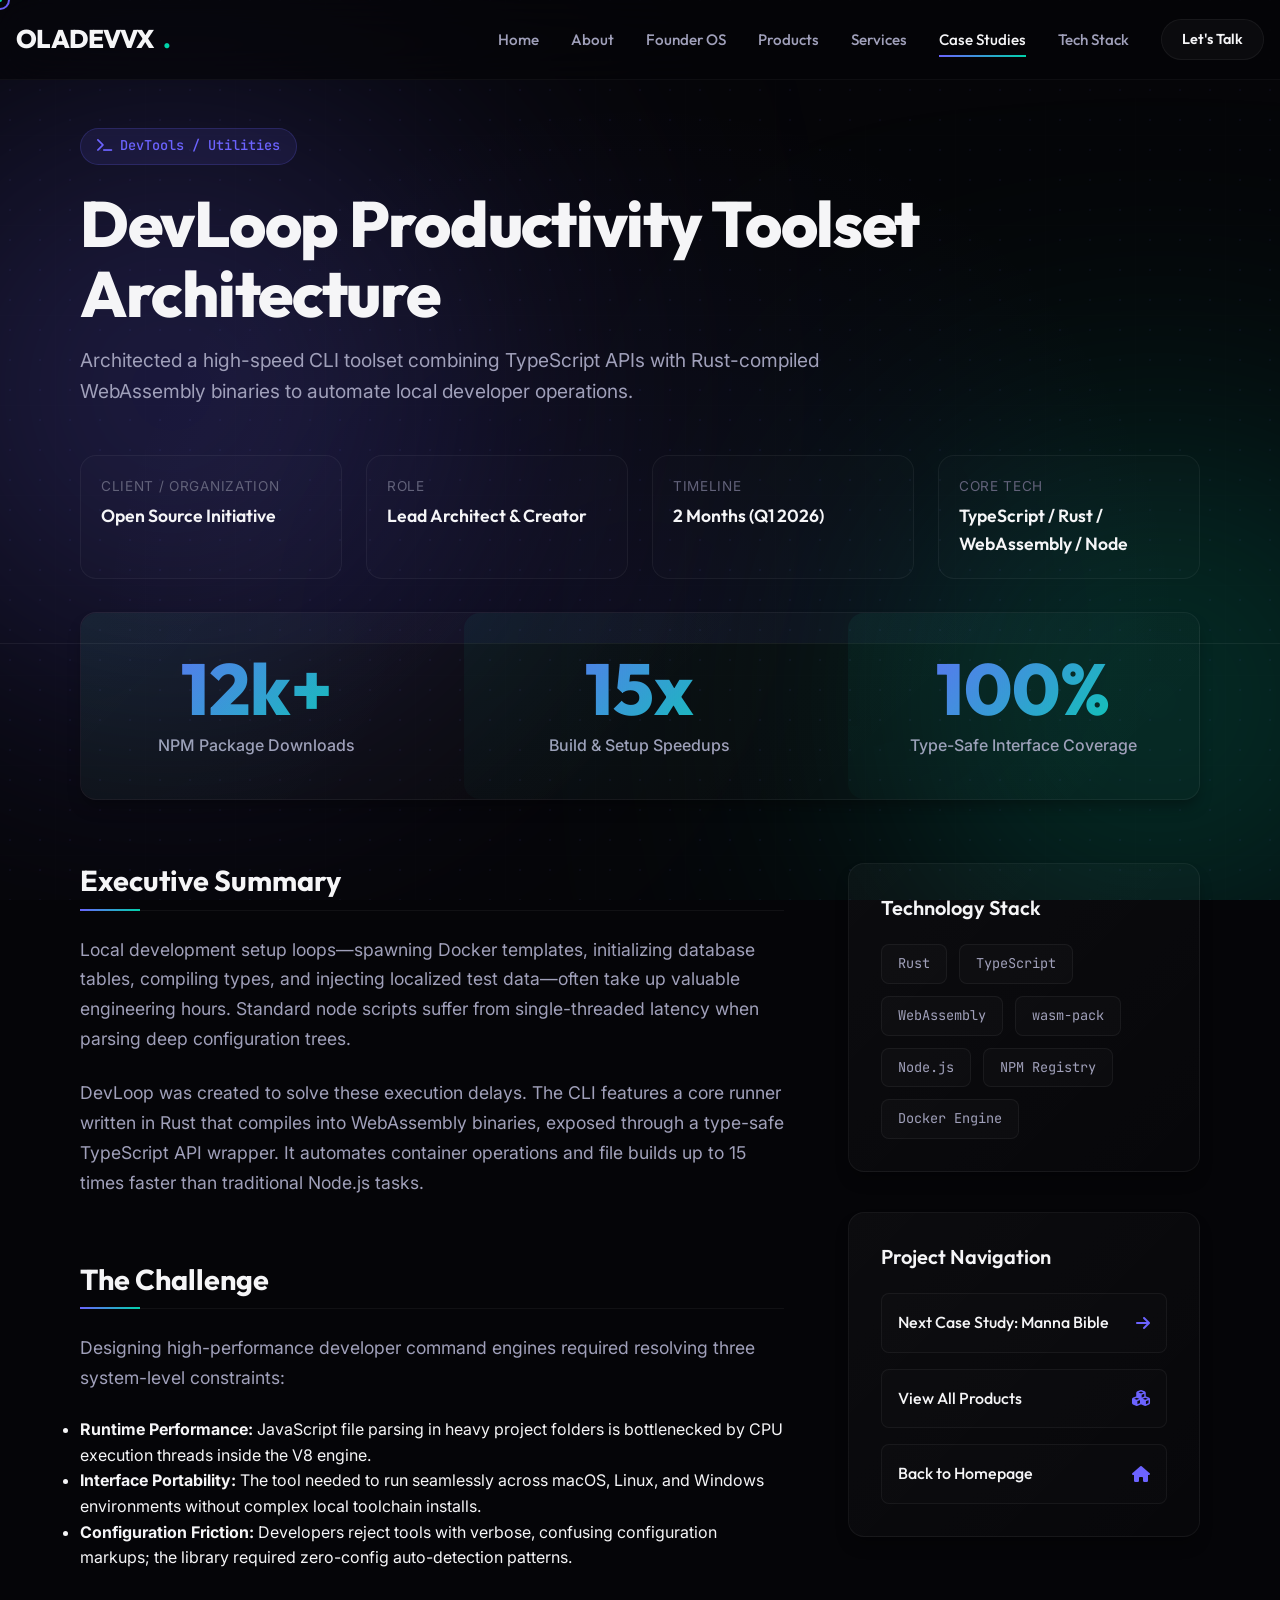
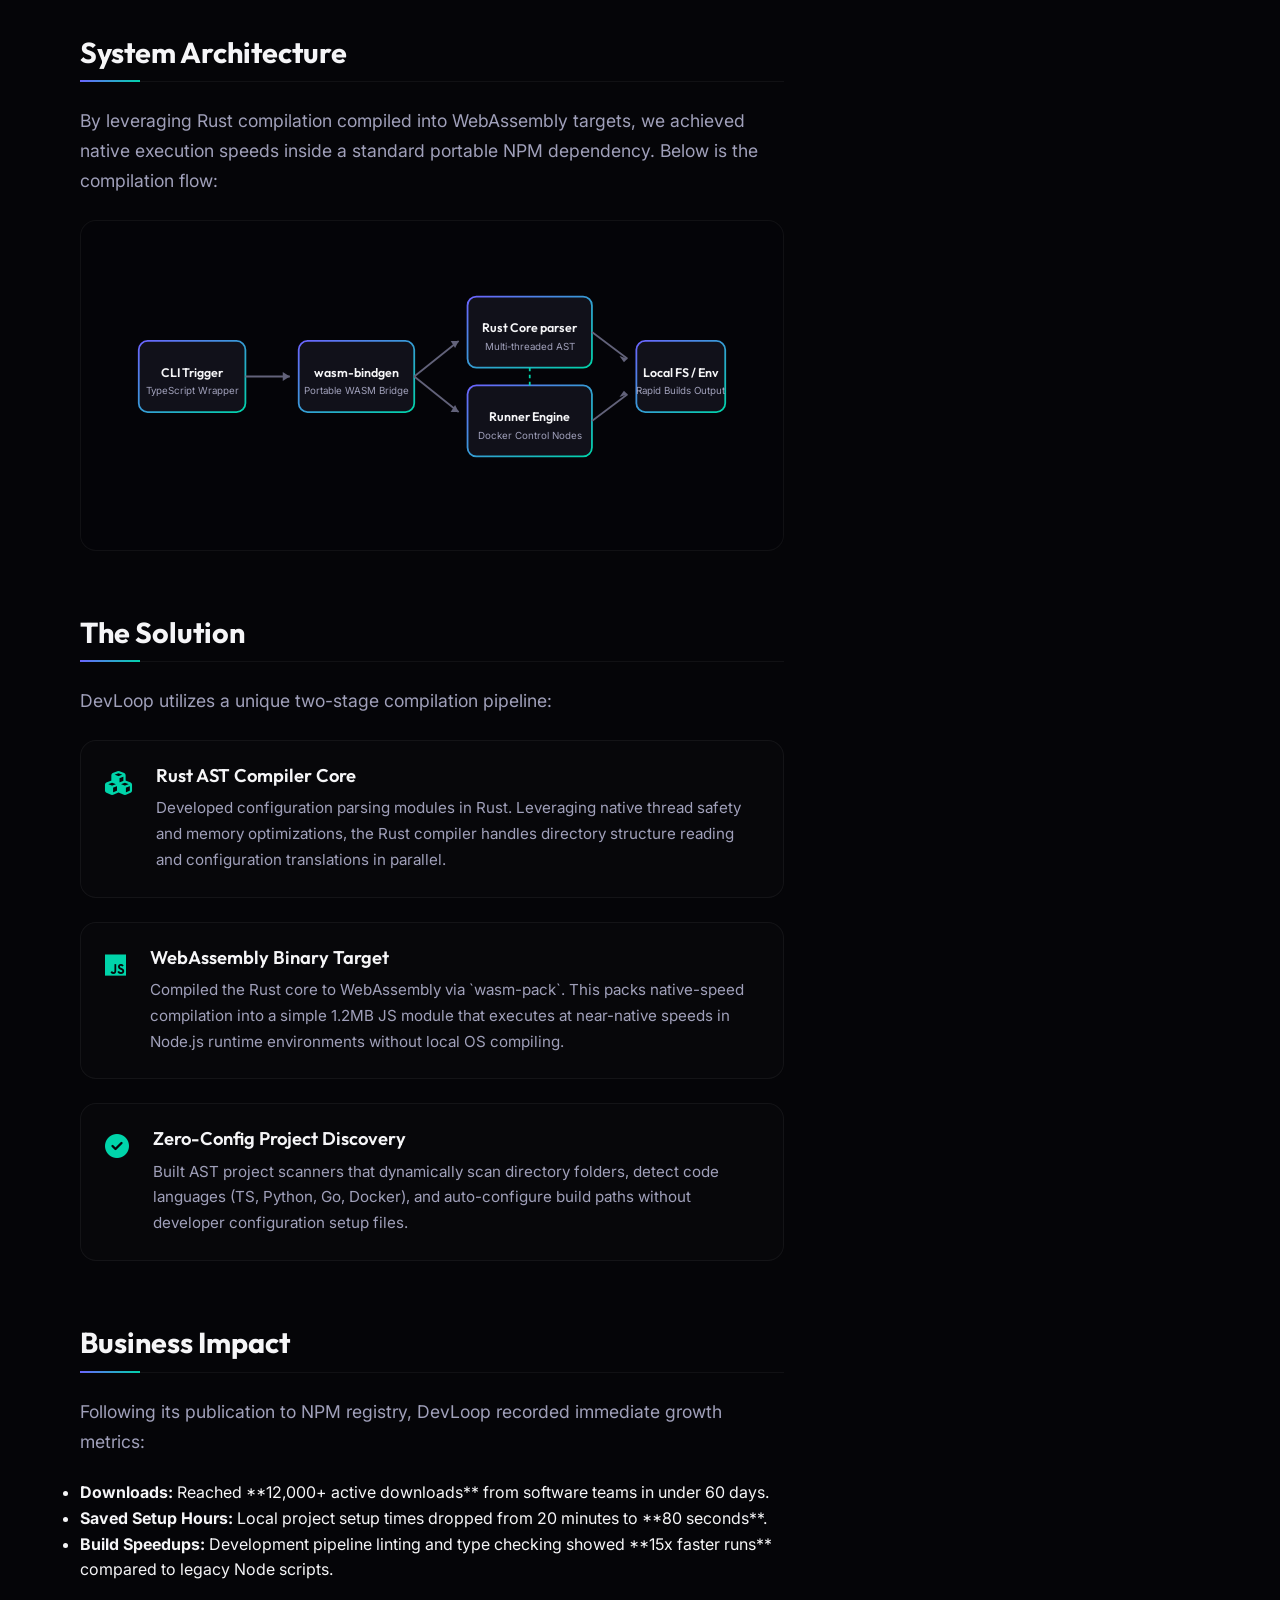
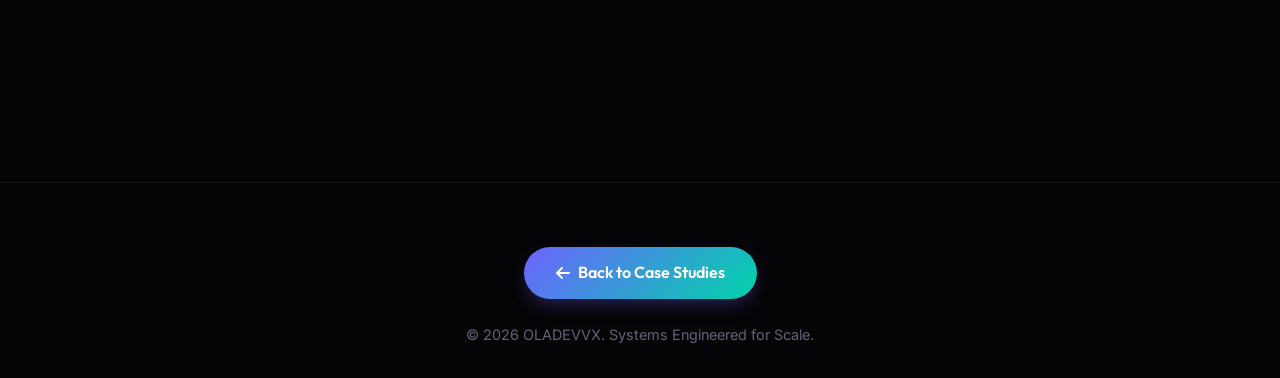
==== commit 0c0fbd0e: "feat: rebrand to Oladevvx, link CTAs to WhatsApp, and style portrait picture with HUD telemetry effe" ====
--- a/case-studies/devloop.html
+++ b/case-studies/devloop.html
@@ -4,8 +4,8 @@
   <meta charset="UTF-8">
   <meta name="viewport" content="width=device-width, initial-scale=1.0">
   
-  <title>Case Study: DevLoop | OLADEVX</title>
-  <meta name="description" content="Detailed software architecture and systems engineering case study for DevLoop productivity CLI by OLADEVX.">
+  <title>Case Study: DevLoop | OLADEVVX</title>
+  <meta name="description" content="Detailed software architecture and systems engineering case study for DevLoop productivity CLI by OLADEVVX.">
   
   <!-- Favicon -->
   <link rel="icon" type="image/svg+xml" href="data:image/svg+xml,%3Csvg xmlns='http://www.w3.org/2000/svg' viewBox='0 0 100 100'%3E%3Crect width='100' height='100' rx='20' fill='%230b0b11'/%3E%3Cpath d='M30 30h40v10H40v10h30v10H40v10h30v10H30z' fill='url(%23g)'/%3E%3Cdefs%3E%3ClinearGradient id='g' x1='0%25' y1='0%25' x2='100%25' y2='100%25'%3E%3Cstop offset='0%25' stop-color='%236c63ff'/%3E%3Cstop offset='100%25' stop-color='%2300d4aa'/%3E%3C/linearGradient%3E%3C/defs%3E%3C/svg%3E">
@@ -36,7 +36,7 @@
   <header class="header">
     <div class="container nav-container">
       <a href="../index.html#hero" class="logo">
-        OLADEVX<span>.</span>
+        OLADEVVX<span>.</span>
       </a>
       
       <button class="hamburger" aria-label="Toggle navigation menu">
@@ -54,7 +54,7 @@
           <li><a href="../index.html#services" class="nav-link">Services</a></li>
           <li><a href="../index.html#case-studies" class="nav-link active">Case Studies</a></li>
           <li><a href="../index.html#tech" class="nav-link">Tech Stack</a></li>
-          <li><a href="../index.html#contact" class="btn btn-secondary btn-sm">Let's Talk</a></li>
+          <li><a href="https://wa.me/2349067914511?text=Hello%20Oladevvx,%20I'm%20interested%20in%20working%20with%20you!" class="btn btn-secondary btn-sm" target="_blank" rel="noopener">Let's Talk</a></li>
         </ul>
       </nav>
     </div>
@@ -300,7 +300,7 @@
         <i class="fas fa-arrow-left"></i> Back to Case Studies
       </a>
       <p style="margin-top: 1.5rem; font-size: 0.9rem; color: var(--text-muted);">
-        &copy; 2026 OLADEVX. Systems Engineered for Scale.
+        &copy; 2026 OLADEVVX. Systems Engineered for Scale.
       </p>
     </div>
   </footer>
--- a/css/index.css
+++ b/css/index.css
@@ -1,5 +1,5 @@
 /* ==========================================================================
-   OLADEVX DESIGN SYSTEM & CORE UTILITIES
+   OLADEVVX DESIGN SYSTEM & CORE UTILITIES
    ========================================================================== */
 
 /* Custom Font Imports */
--- a/css/sections.css
+++ b/css/sections.css
@@ -1,5 +1,5 @@
 /* ==========================================================================
-   OLADEVX SECTION-SPECIFIC STYLES
+   OLADEVVX SECTION-SPECIFIC STYLES
    ========================================================================== */
 
 /* ==========================================================================
@@ -237,7 +237,103 @@
 
 .snapshot-img-container:hover .snapshot-img {
   transform: scale(1.05);
-}
+  filter: brightness(1.05) contrast(1.02);
+}
+
+/* Futuristic Corner Brackets (HUD overlay) */
+.hud-bracket {
+  position: absolute;
+  width: 16px;
+  height: 16px;
+  border-color: var(--accent-secondary);
+  border-style: solid;
+  pointer-events: none;
+  z-index: 5;
+  transition: var(--transition-normal);
+  opacity: 0.7;
+}
+
+.hud-bracket.top-left {
+  top: 15px;
+  left: 15px;
+  border-width: 2.5px 0 0 2.5px;
+}
+
+.hud-bracket.top-right {
+  top: 15px;
+  right: 15px;
+  border-width: 2.5px 2.5px 0 0;
+}
+
+.hud-bracket.bottom-left {
+  bottom: 15px;
+  left: 15px;
+  border-width: 0 0 2.5px 2.5px;
+}
+
+.hud-bracket.bottom-right {
+  bottom: 15px;
+  right: 15px;
+  border-width: 0 2.5px 2.5px 0;
+}
+
+/* HUD Labels styling */
+.hud-info {
+  position: absolute;
+  font-family: var(--font-mono);
+  font-size: 0.62rem;
+  color: var(--accent-secondary);
+  opacity: 0.5;
+  pointer-events: none;
+  z-index: 5;
+  transition: var(--transition-normal);
+  letter-spacing: 0.5px;
+}
+
+.hud-info.top-left-text {
+  top: 18px;
+  left: 38px;
+}
+
+.hud-info.bottom-right-text {
+  bottom: 18px;
+  right: 38px;
+}
+
+.snapshot-img-container:hover .hud-info {
+  opacity: 0.95;
+  color: var(--accent-primary);
+}
+
+/* scanline overlay */
+.hud-scanline {
+  position: absolute;
+  top: 0;
+  left: 0;
+  width: 100%;
+  height: 3px;
+  background: linear-gradient(to right, transparent, var(--accent-secondary), transparent);
+  opacity: 0;
+  pointer-events: none;
+  z-index: 4;
+}
+
+.snapshot-img-container:hover .hud-bracket {
+  border-color: var(--accent-primary);
+  opacity: 1;
+}
+
+.snapshot-img-container:hover .hud-scanline {
+  animation: hud-scan 2.5s linear infinite;
+  opacity: 0.8;
+}
+
+@keyframes hud-scan {
+  0% { top: 0%; }
+  50% { top: 100%; }
+  100% { top: 0%; }
+}
+
 
 .snapshot-img-decor {
   position: absolute;
--- a/css/animations.css
+++ b/css/animations.css
@@ -1,5 +1,5 @@
 /* ==========================================================================
-   OLADEVX ANIMATIONS & KEYFRAMES
+   OLADEVVX ANIMATIONS & KEYFRAMES
    ========================================================================== */
 
 /* Fade & Slide In Entrance */
--- a/css/case-study.css
+++ b/css/case-study.css
@@ -1,5 +1,5 @@
 /* ==========================================================================
-   OLADEVX CASE STUDY DETAILS STYLES
+   OLADEVVX CASE STUDY DETAILS STYLES
    ========================================================================== */
 
 /* Hero Header Area */
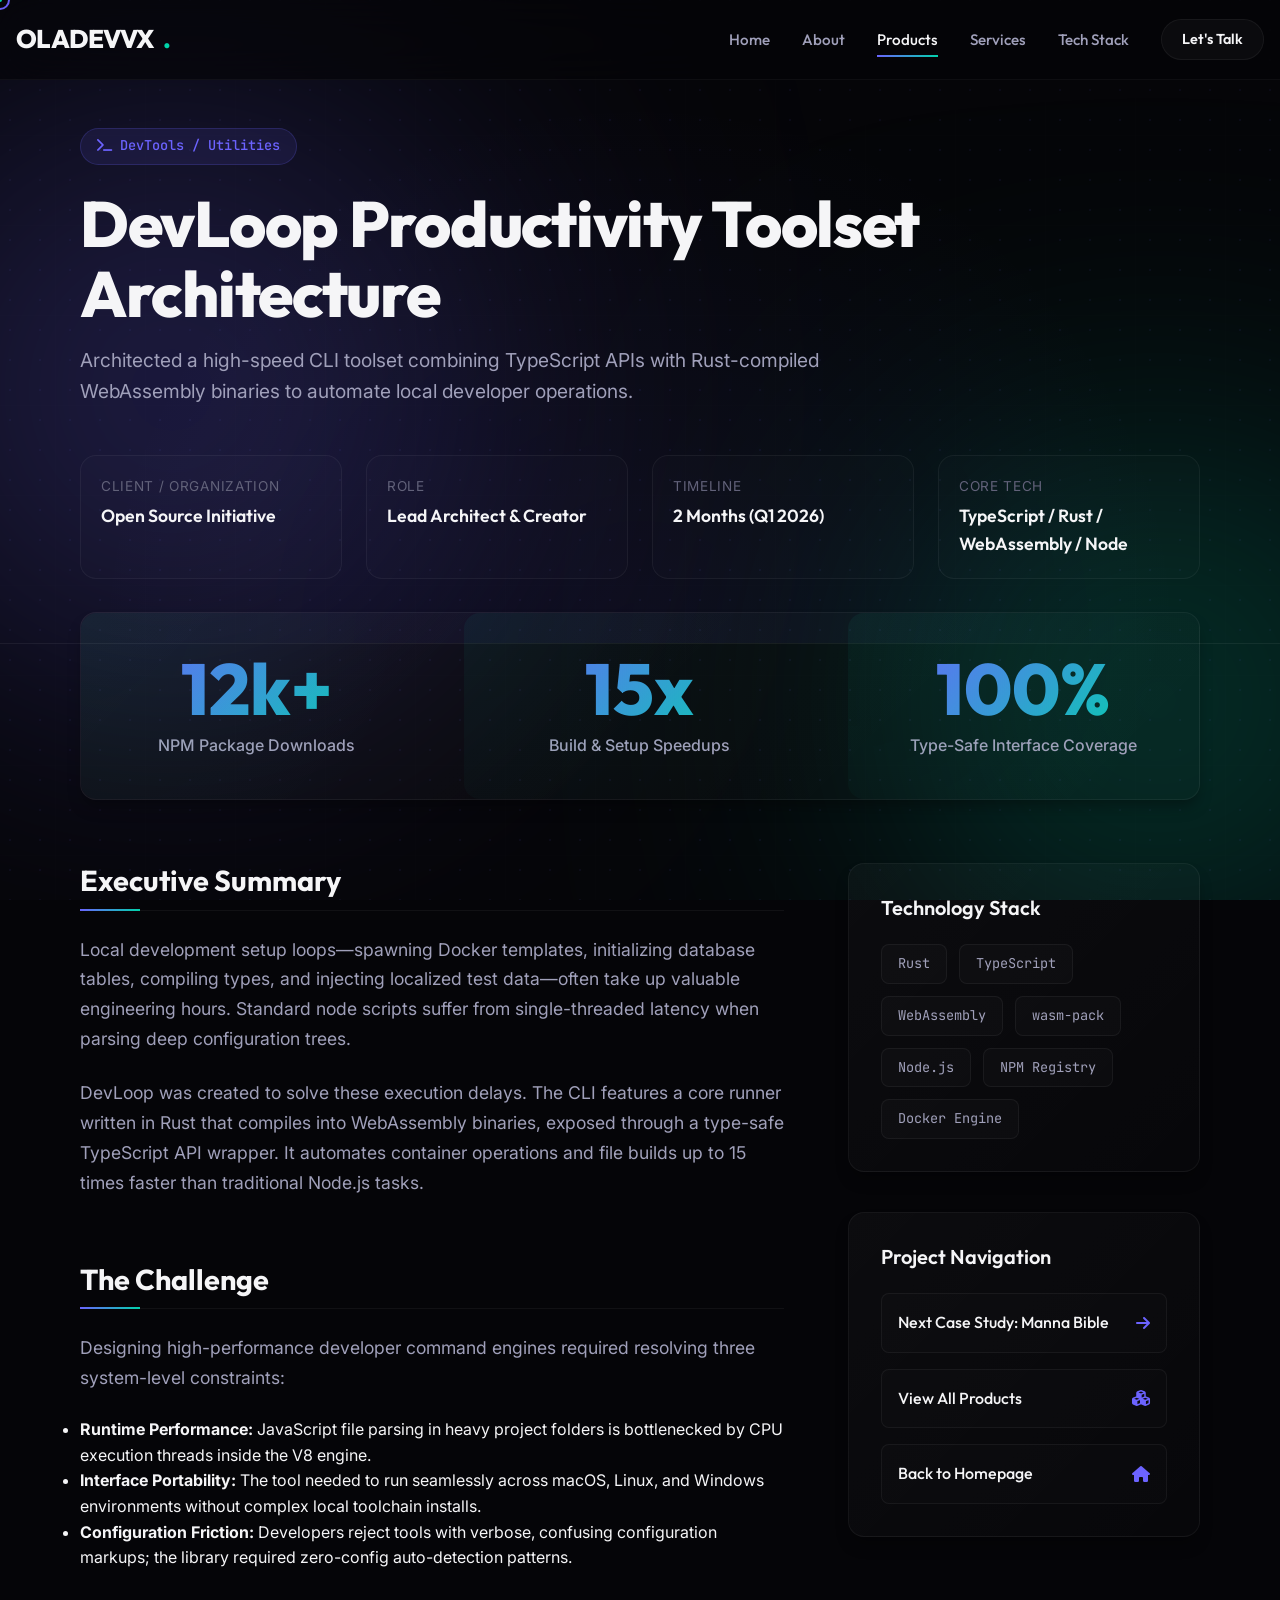
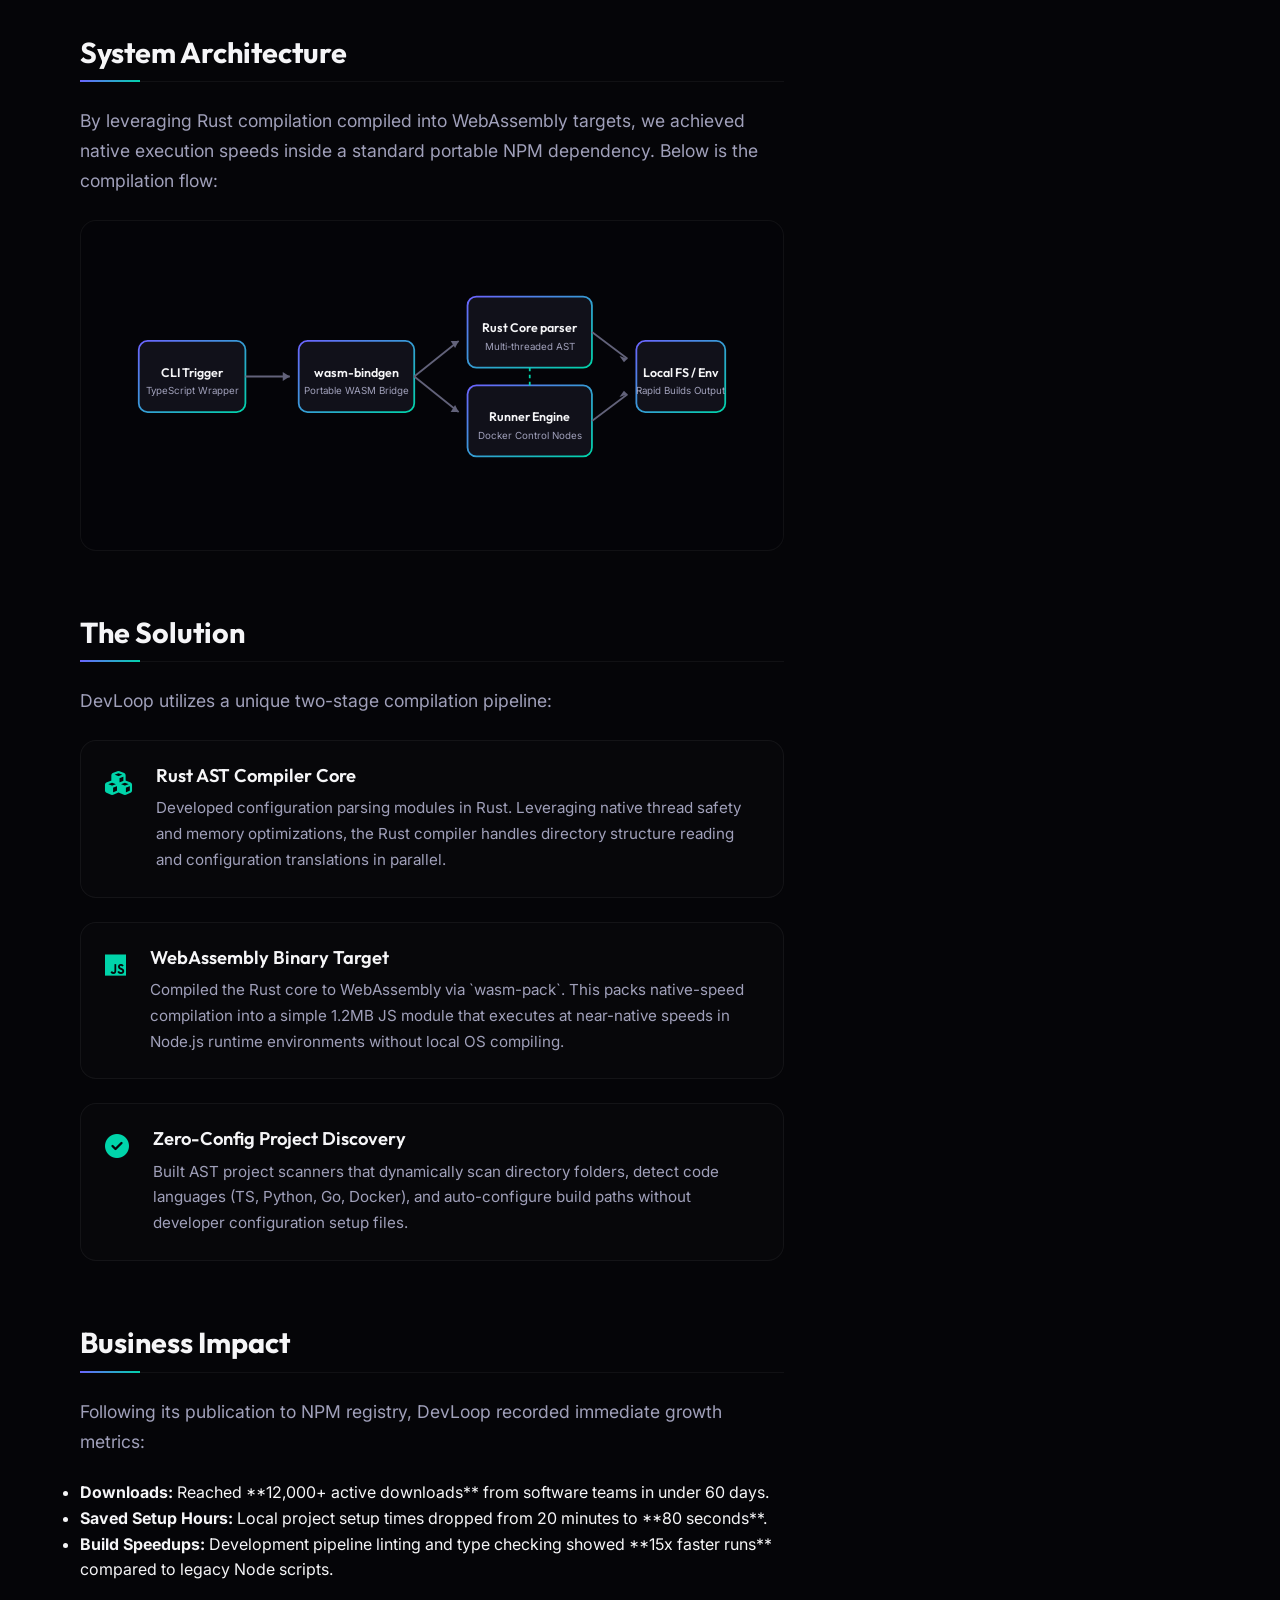
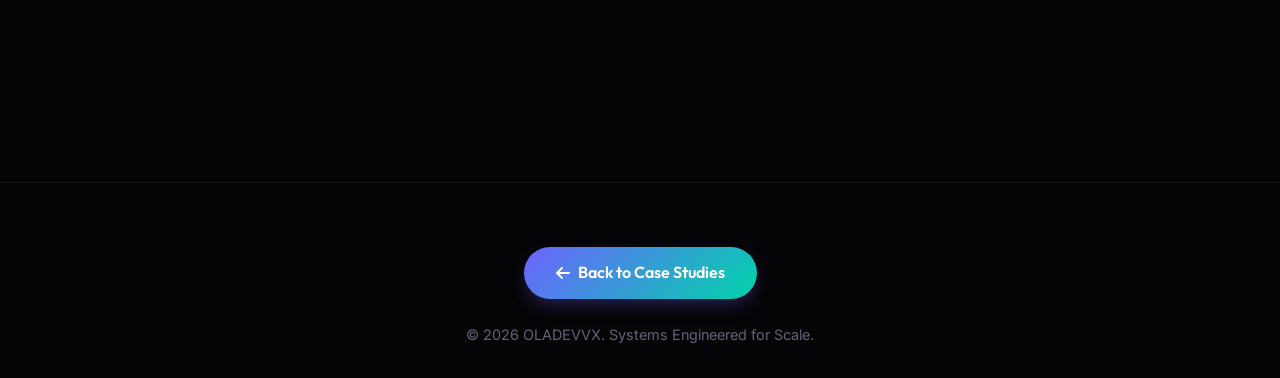
==== commit d98fa6b9: "feat: complete Loop 1-5 updates, including rebranding, new ventures, request modal form, and work-wi" ====
--- a/case-studies/devloop.html
+++ b/case-studies/devloop.html
@@ -49,10 +49,8 @@
         <ul class="nav-menu">
           <li><a href="../index.html#hero" class="nav-link">Home</a></li>
           <li><a href="../index.html#about" class="nav-link">About</a></li>
-          <li><a href="../index.html#founder-os" class="nav-link">Founder OS</a></li>
-          <li><a href="../index.html#products" class="nav-link">Products</a></li>
+          <li><a href="../index.html#products" class="nav-link active">Products</a></li>
           <li><a href="../index.html#services" class="nav-link">Services</a></li>
-          <li><a href="../index.html#case-studies" class="nav-link active">Case Studies</a></li>
           <li><a href="../index.html#tech" class="nav-link">Tech Stack</a></li>
           <li><a href="https://wa.me/2349067914511?text=Hello%20Oladevvx,%20I'm%20interested%20in%20working%20with%20you!" class="btn btn-secondary btn-sm" target="_blank" rel="noopener">Let's Talk</a></li>
         </ul>
